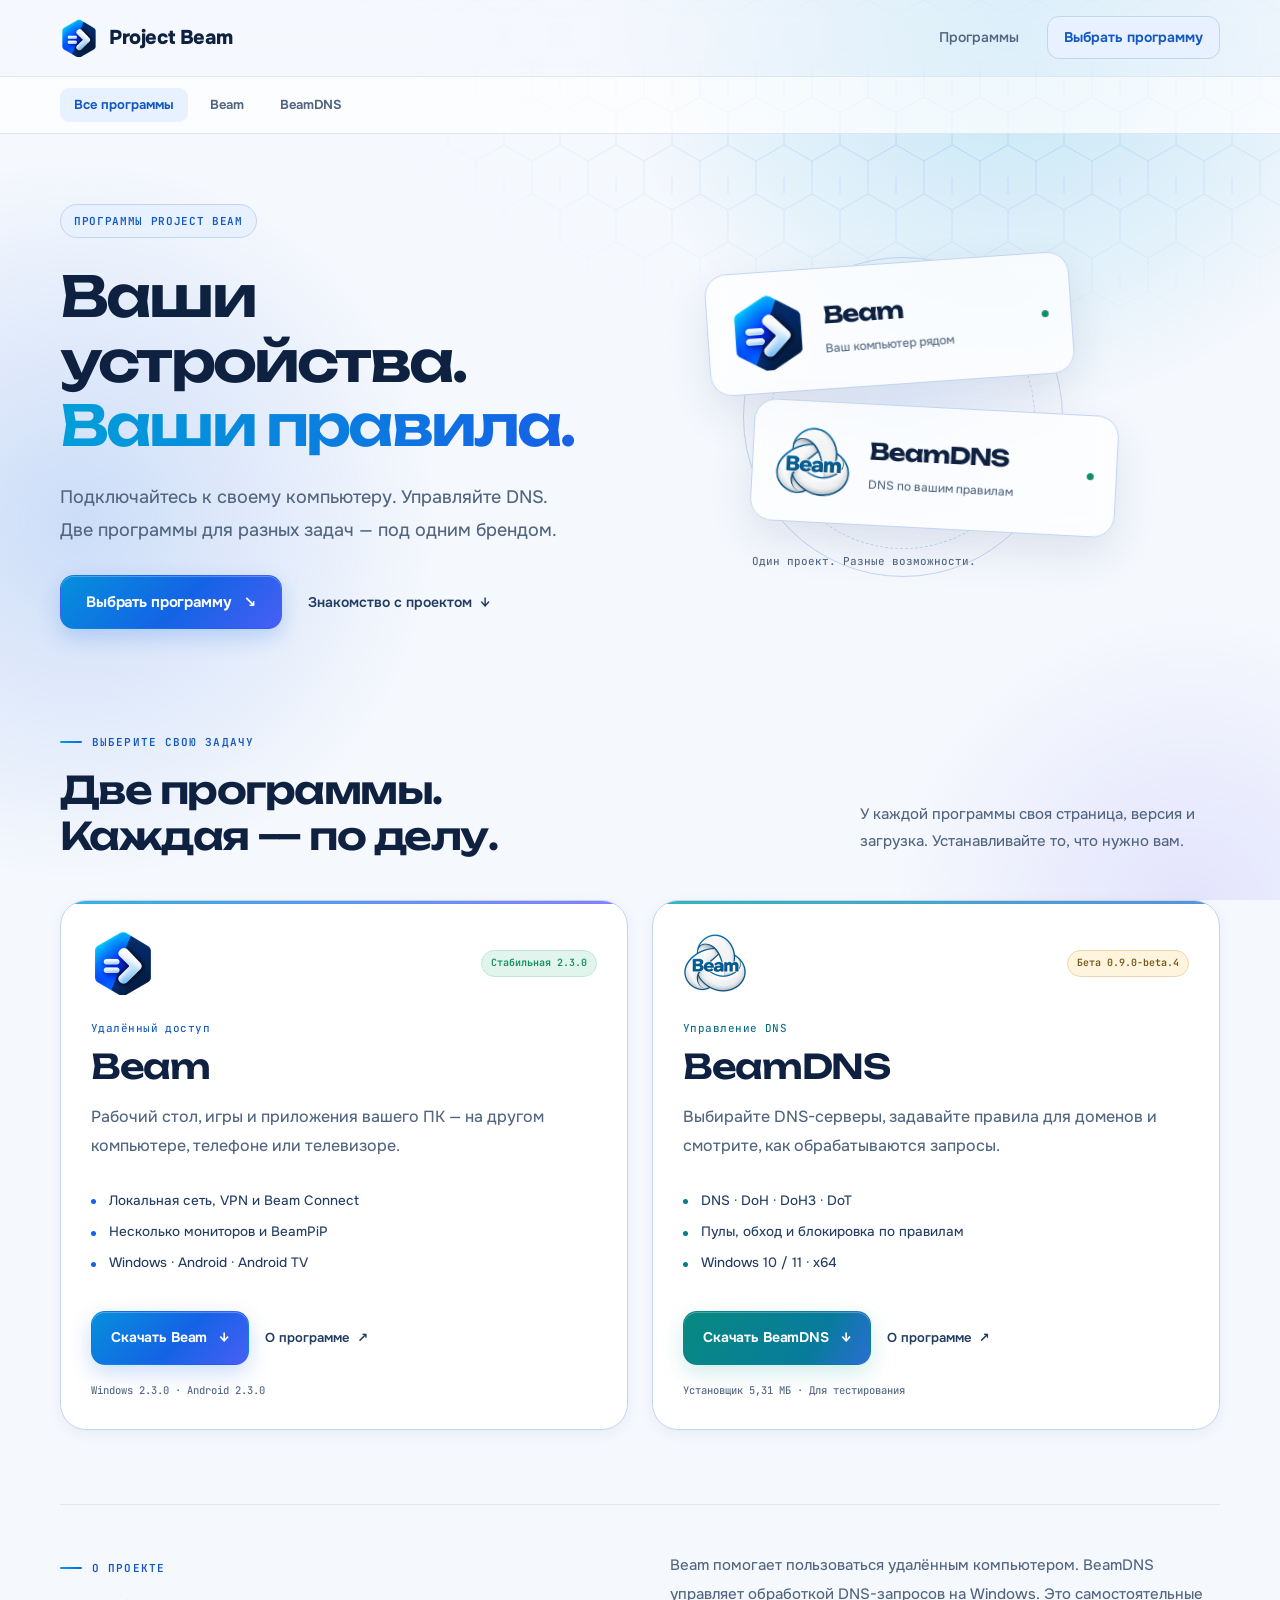
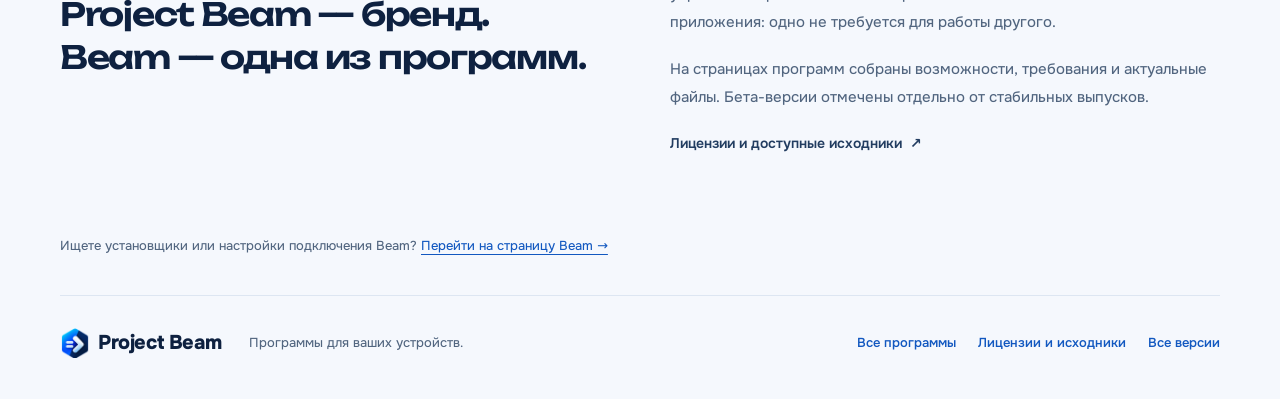
==== index.html @ 96d601bd "Publish Beam 2.3.0 with tested recovery and session diagnostics" ====
<!doctype html>
<html lang="ru"><head><meta charset="utf-8"><meta name="viewport" content="width=device-width,initial-scale=1">
<meta name="color-scheme" content="light dark"><meta name="theme-color" content="#f5f8fd" media="(prefers-color-scheme:light)"><meta name="theme-color" content="#050a17" media="(prefers-color-scheme:dark)">
<title>Project Beam — программы для ваших устройств</title><meta name="description" content="Beam для удалённого доступа и BeamDNS для управления DNS. Программы Project Beam, загрузки для Windows и Android.">
<meta property="og:title" content="Project Beam — программы для ваших устройств"><meta property="og:description" content="Beam для удалённого доступа и BeamDNS для управления DNS. Программы Project Beam, загрузки для Windows и Android."><meta property="og:site_name" content="Project Beam"><meta property="og:type" content="website"><meta property="og:url" content="https://jughodorf.github.io/beam-site/">
<link rel="icon" type="image/png" href="assets/beam.png"><link rel="stylesheet" href="assets/site.css?v=20261026-stable230"><link rel="stylesheet" href="assets/project.css?v=20261026-stable230"><script src="assets/site.js?v=20261026-stable230" defer></script>
</head><body class="project-home"><a class="skip-link" href="#main">Перейти к содержимому</a>
<div class="aurora" aria-hidden="true"><i></i><i></i><i></i></div>
<header class="header"><div class="container nav"><a class="brand" href="./" aria-label="Project Beam — главная"><img src="assets/beam.png" alt="" width="38" height="38"><span>Project Beam</span></a><nav aria-label="Навигация страницы"><a class="nav-secondary" href="./#products">Программы</a><a class="nav-download" href="#products">Выбрать программу</a></nav></div></header><div class="product-bar"><nav class="container product-nav" aria-label="Программы Project Beam"><a href="./#products" aria-current="page">Все программы</a><a href="beam.html">Beam</a><a href="beamdns.html">BeamDNS</a></nav></div>
<main id="main">
<section class="container hub-hero">
 <div><span class="eyebrow">Программы Project Beam</span><h1>Ваши устройства.<br><span class="gradient-text">Ваши правила.</span></h1><p class="hub-lead">Подключайтесь к своему компьютеру. Управляйте DNS. Две программы для разных задач — под одним брендом.</p><div class="hero-actions"><a class="button primary" href="#products">Выбрать программу <span aria-hidden="true">↘</span></a><a class="text-link" href="#about">Знакомство с проектом <span aria-hidden="true">↓</span></a></div></div>
 <div class="hub-art" aria-hidden="true"><div class="hub-ring"></div><div class="hub-app hub-app-beam"><img src="assets/beam.png" width="76" height="76" alt=""><div><strong>Beam</strong><span>Ваш компьютер рядом</span></div><i></i></div><div class="hub-app hub-app-dns"><img src="assets/beamdns/beamdns.png" width="76" height="76" alt=""><div><strong>BeamDNS</strong><span>DNS по вашим правилам</span></div><i></i></div><span class="hub-art-label">Один проект. Разные возможности.</span></div>
</section>
<section class="container product-section" id="products" aria-labelledby="products-title">
 <div class="section-heading"><div><span class="section-kicker">Выберите свою задачу</span><h2 id="products-title">Две программы.<br>Каждая — по делу.</h2></div><p>У каждой программы своя страница, версия и загрузка. Устанавливайте то, что нужно вам.</p></div>
 <div class="product-grid">
  <article class="product-card product-beam" id="beam"><div class="product-card-top"><img src="assets/beam.png" width="64" height="64" alt=""><span class="release-badge stable">Стабильная 2.3.0</span></div><span class="product-category">Удалённый доступ</span><h3>Beam</h3><p>Рабочий стол, игры и приложения вашего ПК — на другом компьютере, телефоне или телевизоре.</p><ul class="product-points"><li>Локальная сеть, VPN и Beam Connect</li><li>Несколько мониторов и BeamPiP</li><li>Windows · Android · Android TV</li></ul><div class="product-actions"><a class="button primary" href="beam.html#beam-installer">Скачать Beam <span aria-hidden="true">↓</span></a><a class="text-link" href="beam.html">О программе <span aria-hidden="true">↗</span></a></div><div class="product-version-note">Windows 2.3.0 · Android 2.3.0</div></article>
  <article class="product-card product-dns" id="beamdns"><div class="product-card-top"><img src="assets/beamdns/beamdns.png" width="64" height="64" alt=""><span class="release-badge beta">Бета 0.9.0-beta.4</span></div><span class="product-category">Управление DNS</span><h3>BeamDNS</h3><p>Выбирайте DNS-серверы, задавайте правила для доменов и смотрите, как обрабатываются запросы.</p><ul class="product-points"><li>DNS · DoH · DoH3 · DoT</li><li>Пулы, обход и блокировка по правилам</li><li>Windows 10 / 11 · x64</li></ul><div class="product-actions"><a class="button primary dns-download" data-download="beamdns" href="https://github.com/JughoDorf/beam-site/releases/download/beamdns-v0.9.0-beta.4/BeamDNS-Setup-0.9.0-beta.4-win-x64.exe">Скачать BeamDNS <span aria-hidden="true">↓</span></a><a class="text-link" href="beamdns.html">О программе <span aria-hidden="true">↗</span></a></div><div class="product-version-note">Установщик 5,31 МБ · Для тестирования</div></article>
 </div>
</section>
<section class="container project-about" id="about"><div><span class="section-kicker">О проекте</span><h2>Project Beam — бренд.<br>Beam — одна из программ.</h2></div><div><p>Beam помогает пользоваться удалённым компьютером. BeamDNS управляет обработкой DNS-запросов на Windows. Это самостоятельные приложения: одно не требуется для работы другого.</p><p>На страницах программ собраны возможности, требования и актуальные файлы. Бета-версии отмечены отдельно от стабильных выпусков.</p><a class="text-link" href="sources.html">Лицензии и доступные исходники <span aria-hidden="true">↗</span></a></div></section>
<section class="container project-compat" aria-label="Прежние ссылки Beam"><span id="beam-installer"></span><span id="easytier"></span><span id="downloads"></span><span id="client-update"></span><span id="easytier-setup"></span><span id="separate-installers"></span><span id="setup"></span><span id="features"></span><span id="faq"></span><p>Ищете установщики или настройки подключения Beam? <a href="beam.html#beam-installer">Перейти на страницу Beam →</a></p></section>
</main><footer class="container footer"><a class="brand" href="./"><img src="assets/beam.png" alt="" width="30" height="30"><span>Project Beam</span></a><span class="footer-description">Программы для ваших устройств.</span><div class="footer-links"><a href="./#products">Все программы</a><a href="sources.html">Лицензии и исходники</a><a href="https://github.com/JughoDorf/beam-site/releases">Все версии</a></div></footer><script src="assets/products.js?v=20261026-stable230" defer></script></body></html>
---- assets/site.css ----
@charset "UTF-8";
/* Beam site. Fonts: Unbounded, Onest, JetBrains Mono (SIL OFL 1.1, see assets/fonts). Light and dark follow the system. */
@font-face{font-family:"Unbounded";font-style:normal;font-display:swap;font-weight:200 900;src:url(fonts/unbounded-cyrillic-wght-normal.woff2) format("woff2-variations");unicode-range:U+0301,U+0400-045F,U+0490-0491,U+04B0-04B1,U+2116}
@font-face{font-family:"Unbounded";font-style:normal;font-display:swap;font-weight:200 900;src:url(fonts/unbounded-latin-wght-normal.woff2) format("woff2-variations");unicode-range:U+0000-00FF,U+0131,U+0152-0153,U+02BB-02BC,U+02C6,U+02DA,U+02DC,U+0304,U+0308,U+0329,U+2000-206F,U+20AC,U+2122,U+2191,U+2193,U+2212,U+2215,U+FEFF,U+FFFD}
@font-face{font-family:"Onest";font-style:normal;font-display:swap;font-weight:100 900;src:url(fonts/onest-cyrillic-wght-normal.woff2) format("woff2-variations");unicode-range:U+0301,U+0400-045F,U+0490-0491,U+04B0-04B1,U+2116}
@font-face{font-family:"Onest";font-style:normal;font-display:swap;font-weight:100 900;src:url(fonts/onest-latin-wght-normal.woff2) format("woff2-variations");unicode-range:U+0000-00FF,U+0131,U+0152-0153,U+02BB-02BC,U+02C6,U+02DA,U+02DC,U+0304,U+0308,U+0329,U+2000-206F,U+20AC,U+2122,U+2191,U+2193,U+2212,U+2215,U+FEFF,U+FFFD}
@font-face{font-family:"JetBrains Mono";font-style:normal;font-display:swap;font-weight:100 800;src:url(fonts/jetbrains-mono-cyrillic-wght-normal.woff2) format("woff2-variations");unicode-range:U+0301,U+0400-045F,U+0490-0491,U+04B0-04B1,U+2116}
@font-face{font-family:"JetBrains Mono";font-style:normal;font-display:swap;font-weight:100 800;src:url(fonts/jetbrains-mono-latin-wght-normal.woff2) format("woff2-variations");unicode-range:U+0000-00FF,U+0131,U+0152-0153,U+02BB-02BC,U+02C6,U+02DA,U+02DC,U+0304,U+0308,U+0329,U+2000-206F,U+20AC,U+2122,U+2191,U+2193,U+2212,U+2215,U+FEFF,U+FFFD}

:root{
  color-scheme:light dark;
  --font-display:"Unbounded","Onest","Segoe UI Variable","Segoe UI",system-ui,sans-serif;
  --font-body:"Onest","Segoe UI Variable","Segoe UI",system-ui,sans-serif;
  --font-mono:"JetBrains Mono",ui-monospace,Consolas,monospace;
  --bg:#f5f8fd;--bg-2:#ecf2fb;--surface:#fff;--surface-2:#f3f7fe;--glass:rgba(255,255,255,.72);
  --line:#dde6f2;--line-strong:#c2d5ef;--text:#0e2140;--text-2:#223d61;--muted:#51657f;
  --accent:#1463e5;--accent-2:#00a0d8;--accent-3:#6b5cff;--accent-ink:#1258c0;--accent-soft:#e8f1ff;--on-accent:#fff;
  --good:#0f8f63;--good-soft:#e1f5ec;--good-line:#bfe6d5;--warn-ink:#765617;--warn-soft:#fff5de;--warn-line:#ead6ac;
  --shadow-sm:0 4px 14px rgba(25,58,112,.06);--shadow:0 18px 44px rgba(25,58,112,.11);--shadow-lg:0 30px 70px rgba(25,58,112,.16);
  --glow:rgba(20,99,229,.22);--spot:rgba(20,99,229,.09);
  --aurora-1:rgba(0,160,216,.22);--aurora-2:rgba(20,99,229,.18);--aurora-3:rgba(107,92,255,.13);
  --hex:rgba(20,99,229,.07);--screen-a:#cfeaff;--screen-b:#e4effe;--device:#fff;--device-line:#bfd1e8;
  --radius:22px;--ease-out:cubic-bezier(.16,1,.3,1);--header-h:76px;
}
@media(prefers-color-scheme:dark){:root{
  --bg:#050a17;--bg-2:#081125;--surface:#0b162d;--surface-2:#0f1d3a;--glass:rgba(10,20,42,.66);
  --line:#18284a;--line-strong:#27406f;--text:#ebf2ff;--text-2:#cddcf5;--muted:#93a7c7;
  --accent:#4a8bff;--accent-2:#2fd0ff;--accent-3:#8f7bff;--accent-ink:#86b6ff;--accent-soft:rgba(74,139,255,.14);--on-accent:#fff;
  --good:#45dfa0;--good-soft:rgba(69,223,160,.10);--good-line:rgba(69,223,160,.28);--warn-ink:#f4d18d;--warn-soft:rgba(244,193,94,.08);--warn-line:rgba(244,193,94,.28);
  --shadow-sm:0 4px 16px rgba(0,0,0,.30);--shadow:0 20px 50px rgba(0,0,0,.45);--shadow-lg:0 34px 80px rgba(0,0,0,.55);
  --glow:rgba(47,208,255,.30);--spot:rgba(47,208,255,.10);
  --aurora-1:rgba(47,208,255,.20);--aurora-2:rgba(46,104,255,.24);--aurora-3:rgba(143,123,255,.18);
  --hex:rgba(110,170,255,.06);--screen-a:#0f2b55;--screen-b:#0a1a36;--device:#0c1830;--device-line:#25406e;
}}

*{box-sizing:border-box}
html{scroll-behavior:smooth;scroll-padding-top:calc(var(--header-h) + 16px);interpolate-size:allow-keywords}
body{margin:0;min-height:100vh;background:var(--bg);color:var(--text);font-family:var(--font-body);font-size:16px;font-weight:450;line-height:1.65;-webkit-font-smoothing:antialiased;text-rendering:optimizeLegibility;overflow-x:clip}
h1,h2,h3{font-family:var(--font-display);font-weight:600;color:var(--text);text-wrap:balance}
p{text-wrap:pretty}
a{color:inherit;text-decoration:none}
button,select{font:inherit}
a,select,summary{-webkit-tap-highlight-color:transparent}
a:focus-visible,select:focus-visible,summary:focus-visible{outline:3px solid var(--accent);outline-offset:4px;border-radius:6px}
::selection{background:var(--accent);color:#fff}
.container{width:min(1160px,calc(100% - 80px));margin-inline:auto}
.icon{width:22px;height:22px;fill:none;stroke:currentColor;stroke-width:1.9;stroke-linecap:round;stroke-linejoin:round;flex-shrink:0}
.icon-definitions{position:absolute;width:0;height:0;overflow:hidden}
.visually-hidden,.skip-link:not(:focus){position:absolute;width:1px;height:1px;padding:0;margin:-1px;overflow:hidden;clip:rect(0,0,0,0);white-space:nowrap;border:0}
.skip-link:focus{position:fixed;top:8px;left:8px;z-index:99;background:var(--accent);color:#fff;padding:12px 20px;border-radius:10px}

/* Living background: soft aurora and a faint hexagon lattice from the Beam logo. Transform-only motion. */
.aurora{position:fixed;inset:0;z-index:-2;pointer-events:none;overflow:hidden}
.aurora i{position:absolute;display:block;border-radius:50%;will-change:transform}
.aurora i:nth-child(1){width:62vmax;height:62vmax;left:48%;top:-30vmax;background:radial-gradient(closest-side,var(--aurora-1),transparent);animation:drift-a 26s ease-in-out infinite alternate}
.aurora i:nth-child(2){width:56vmax;height:56vmax;left:-22vmax;top:18vh;background:radial-gradient(closest-side,var(--aurora-2),transparent);animation:drift-b 32s ease-in-out infinite alternate}
.aurora i:nth-child(3){width:46vmax;height:46vmax;right:-16vmax;bottom:-24vmax;background:radial-gradient(closest-side,var(--aurora-3),transparent);animation:drift-c 38s ease-in-out infinite alternate}
.aurora:after{content:"";position:absolute;inset:0;background-image:url("data:image/svg+xml,%3Csvg xmlns='http://www.w3.org/2000/svg' width='56' height='97' viewBox='0 0 56 97'%3E%3Cpath d='M28 0 56 16v32L28 64 0 48V16zM28 64v33M0 97V80M56 97V80' fill='none' stroke='%234a8bff' stroke-width='1'/%3E%3C/svg%3E");background-size:56px 97px;opacity:.35;mask-image:radial-gradient(ellipse 70% 55% at 75% 0%,#000 0%,transparent 70%);-webkit-mask-image:radial-gradient(ellipse 70% 55% at 75% 0%,#000 0%,transparent 70%)}
@media(prefers-color-scheme:dark){.aurora:after{opacity:.22}}
@keyframes drift-a{to{transform:translate3d(-9vmax,7vmax,0) scale(1.12)}}
@keyframes drift-b{to{transform:translate3d(10vmax,-6vmax,0) scale(.92)}}
@keyframes drift-c{to{transform:translate3d(-8vmax,-9vmax,0) scale(1.08)}}

/* Reading progress, CSS scroll-driven where supported. */
.scroll-progress{position:fixed;top:0;left:0;right:0;height:3px;z-index:30;transform-origin:0 50%;transform:scaleX(0);background:linear-gradient(90deg,var(--accent-2),var(--accent),var(--accent-3));pointer-events:none;display:none}
@supports (animation-timeline:scroll()){.scroll-progress{display:block;animation:progress linear both;animation-timeline:scroll(root)}}
@keyframes progress{to{transform:scaleX(1)}}

/* Header */
.header{position:sticky;top:0;z-index:20;height:var(--header-h);border-bottom:1px solid transparent;background:color-mix(in srgb,var(--bg) 55%,transparent);-webkit-backdrop-filter:blur(12px);backdrop-filter:blur(12px);transition:background .3s,border-color .3s,box-shadow .3s}
.header.scrolled{background:var(--glass);border-bottom-color:var(--line);box-shadow:var(--shadow-sm);-webkit-backdrop-filter:saturate(1.6) blur(16px);backdrop-filter:saturate(1.6) blur(16px)}
.nav{height:100%;display:flex;align-items:center;justify-content:space-between;gap:32px}
.brand{display:inline-flex;align-items:center;gap:11px;font-family:var(--font-display);font-size:24px;font-weight:700;letter-spacing:-.04em;color:var(--text)}
.brand img{object-fit:contain;transition:transform .6s var(--ease-out)}
.brand:hover img{transform:rotate(60deg) scale(1.05)}
.nav nav{display:flex;align-items:center;gap:28px;font-size:14px;font-weight:550}
.nav-secondary{position:relative;color:var(--muted);transition:color .2s}
.nav-secondary:after{content:"";position:absolute;left:0;right:0;bottom:-6px;height:2px;border-radius:2px;background:linear-gradient(90deg,var(--accent-2),var(--accent));transform:scaleX(0);transform-origin:left;transition:transform .35s var(--ease-out)}
.nav-secondary:hover{color:var(--text)}
.nav-secondary:hover:after{transform:scaleX(1)}
.nav-download{display:flex;gap:9px;align-items:center;color:var(--accent-ink);background:var(--accent-soft);border:1px solid var(--line-strong);padding:9px 16px;border-radius:12px;font-weight:650;transition:background .2s,border-color .2s,transform .2s}
.nav-download .icon{width:17px;height:17px}
.nav-download:hover{border-color:var(--accent);transform:translateY(-1px)}

/* Hero */
.hero{display:grid;grid-template-columns:1fr 1.03fr;gap:28px;align-items:center;min-height:640px;padding-top:44px;padding-bottom:70px}
.eyebrow{display:inline-flex;align-items:center;gap:9px;color:var(--accent-ink);background:var(--accent-soft);border:1px solid var(--line-strong);border-radius:30px;padding:7px 13px;font-family:var(--font-mono);font-size:11px;font-weight:600;letter-spacing:.06em;text-transform:uppercase;margin-bottom:26px}
.live-dot{position:relative;display:inline-block;width:7px;height:7px;border-radius:50%;background:var(--good);flex-shrink:0}
.live-dot:after{content:"";position:absolute;inset:0;border-radius:50%;background:var(--good);animation:ping 2.2s cubic-bezier(0,0,.2,1) infinite}
@keyframes ping{75%,100%{transform:scale(2.8);opacity:0}}
.hero h1{font-size:clamp(34px,4.1vw,54px);font-weight:600;line-height:1.08;letter-spacing:-.045em;margin:0 0 26px}
.hero h1 .line{display:block;overflow:hidden;padding-bottom:.1em;margin-bottom:-.1em}
.hero h1 .line>span{display:inline-block;animation:line-up 1s var(--ease-out) both}
.hero h1 .line:nth-child(2)>span{animation-delay:.12s}
@keyframes line-up{from{transform:translateY(105%);opacity:0}to{transform:none;opacity:1}}
.gradient-text{background:linear-gradient(100deg,var(--accent-2),var(--accent) 40%,var(--accent-3) 65%,var(--accent-2));background-size:240% 100%;-webkit-background-clip:text;background-clip:text;color:transparent;animation:gradient-pan 7s linear infinite}
@keyframes gradient-pan{to{background-position:-240% 0}}
.hero-description{font-size:18px;max-width:460px;line-height:1.75;color:var(--muted);margin:0 0 32px}
.hero-copy{min-width:0}
.hero-actions{display:flex;flex-wrap:wrap;align-items:center;gap:16px 26px}
.hero-copy>*{animation:rise .9s var(--ease-out) both}
.hero-copy>.eyebrow{animation-delay:0s}.hero-copy>h1{animation:none}.hero-copy>.hero-description{animation-delay:.28s}
.hero-copy>.hero-actions{animation-delay:.38s}.hero-copy>.hero-platforms{animation-delay:.48s}.hero-copy>.latest-update{animation-delay:.56s}
@keyframes rise{from{opacity:0;transform:translateY(18px)}to{opacity:1;transform:none}}

/* Buttons */
.button{position:relative;overflow:hidden;isolation:isolate;display:inline-flex;align-items:center;justify-content:center;gap:12px;min-height:54px;padding:13px 25px;border-radius:14px;font-size:15px;font-weight:650;letter-spacing:-.01em;white-space:nowrap;transition:transform .25s var(--ease-out),box-shadow .25s,background-color .25s,border-color .25s}
.button:after{content:"";position:absolute;inset:0;z-index:-1;background:linear-gradient(105deg,transparent 30%,rgba(255,255,255,.38) 50%,transparent 70%);transform:translateX(-120%);transition:transform .75s var(--ease-out)}
.button:hover:after{transform:translateX(120%)}
.primary{background:linear-gradient(135deg,var(--accent-2) -20%,var(--accent) 55%,var(--accent-3) 130%);color:var(--on-accent);border:1px solid transparent;box-shadow:0 8px 22px var(--glow),inset 0 1px 0 rgba(255,255,255,.25)}
.primary:hover{transform:translateY(-2px);box-shadow:0 14px 32px var(--glow),inset 0 1px 0 rgba(255,255,255,.3)}
.primary:active{transform:translateY(0)}
.button .icon{width:20px;height:20px;transition:transform .3s var(--ease-out)}
.button:hover .icon{transform:translateX(3px)}
.download-button:hover .icon{transform:translateY(2px)}
.secondary{background:var(--surface);color:var(--accent-ink);border:1px solid var(--line-strong);box-shadow:var(--shadow-sm);flex-shrink:0}
.secondary:hover{border-color:var(--accent);transform:translateY(-2px)}
.secondary:after{background:linear-gradient(105deg,transparent 30%,var(--spot) 50%,transparent 70%)}
.text-link{display:inline-flex;align-items:center;gap:8px;color:var(--text-2);font-size:14px;font-weight:600}
.text-link .icon{width:16px;height:16px;transition:transform .3s var(--ease-out)}
.text-link:hover{color:var(--accent-ink)}
.text-link:hover .icon{transform:translateX(4px)}

.hero-platforms{display:flex;flex-wrap:wrap;align-items:center;gap:9px;margin-top:28px;color:var(--muted);font-size:13px;font-weight:550}
.hero-platforms .icon{width:16px;height:16px}
.separator{width:1px;height:13px;background:var(--line-strong);margin:0 7px}
.latest-update{display:inline-flex;align-items:center;gap:9px;flex-wrap:wrap;margin-top:22px;color:var(--muted);font-size:13px;padding:6px 12px 6px 6px;border:1px solid var(--line);border-radius:30px;background:var(--glass);transition:border-color .2s,transform .2s}
.latest-update strong{color:var(--accent-ink);font-weight:650}
.latest-update .update-tag{padding:3px 9px;border-radius:20px;background:var(--good-soft);border:1px solid var(--good-line);color:var(--good);font-family:var(--font-mono);font-size:10px;font-weight:700}
.latest-update:hover{border-color:var(--line-strong);transform:translateY(-1px)}

/* Hero illustration */
.hero-visual{position:relative;height:430px;isolation:isolate;animation:rise 1.1s .15s var(--ease-out) both}
.visual-glow{position:absolute;inset:-60px 0;background:radial-gradient(ellipse at 52% 42%,var(--glow),transparent 62%);z-index:-2;animation:breathe 7s ease-in-out infinite}
@keyframes breathe{50%{opacity:.6;transform:scale(.96)}}
/* Rotating orbits live in a clipped layer: a turning box must never widen the page. */
.orbits{position:absolute;left:-100px;right:-8px;top:-100px;bottom:0;overflow:hidden;z-index:-1;pointer-events:none}
.orbit{position:absolute;width:min(465px,calc(100% - 108px));aspect-ratio:1;border:1px solid var(--line-strong);border-radius:50%;top:77px;left:100px;opacity:.55}
.orbit-two{width:min(590px,calc(100% - 108px));top:13px;border-style:dashed;animation:spin 90s linear infinite}
.orbit-one:before{content:"";position:absolute;top:50%;left:-4px;width:8px;height:8px;border-radius:50%;background:var(--accent-2);box-shadow:0 0 14px var(--accent-2)}
.orbit-one{animation:spin 24s linear infinite reverse}
@keyframes spin{to{transform:rotate(360deg)}}
.desktop-demo{position:absolute;inset:44px 2px auto 0;height:294px;border-radius:16px 16px 9px 9px;overflow:hidden;border:1px solid var(--device-line);background:var(--device);box-shadow:var(--shadow-lg);transform:perspective(1200px) rotateY(-8deg) rotateX(4deg);transition:transform .8s var(--ease-out)}
.hero-visual:hover .desktop-demo{transform:perspective(1200px) rotateY(-4deg) rotateX(2deg)}
.demo-titlebar{height:38px;display:flex;align-items:center;gap:14px;padding:0 15px;font-size:11px;font-weight:650;color:var(--text-2);background:var(--device);border-bottom:1px solid var(--line)}
.window-dots{display:flex;gap:5px}
.window-dots i{display:block;width:7px;height:7px;background:var(--line-strong);border-radius:50%}
.window-dots i:first-child{background:#ff8f8a}.window-dots i:nth-child(2){background:#f1c96b}.window-dots i:last-child{background:#5fd3a5}
.demo-connected{display:flex;align-items:center;gap:6px;margin-left:auto;font-family:var(--font-mono);font-size:9px;color:var(--muted)}
.demo-connected .live-dot{width:5px;height:5px}
.demo-screen{height:255px;position:relative;overflow:hidden;background:radial-gradient(ellipse at 65% 25%,var(--screen-a),var(--screen-b) 70%)}
.screen-grid{position:absolute;inset:0;background-image:linear-gradient(var(--hex) 1px,transparent 1px),linear-gradient(90deg,var(--hex) 1px,transparent 1px);background-size:26px 26px;mask-image:linear-gradient(to bottom,#000,transparent);-webkit-mask-image:linear-gradient(to bottom,#000,transparent)}
.screen-ray{position:absolute;width:380px;height:270px;transform:rotate(-30deg);background:linear-gradient(130deg,rgba(76,143,245,.22),transparent 65%);left:65px;top:-80px;animation:sweep 9s ease-in-out infinite}
.ray-two{left:260px;top:45px;background:linear-gradient(130deg,rgba(0,181,215,.16),transparent 65%);animation-delay:-4.5s}
@keyframes sweep{50%{transform:rotate(-30deg) translateX(-60px)}}
.screen-logo{position:absolute;left:50%;top:29px;transform:translateX(-50%);filter:drop-shadow(0 14px 26px var(--glow));animation:logo-float 6s ease-in-out infinite}
@keyframes logo-float{50%{transform:translateX(-50%) translateY(-6px)}}
.demo-overlay{position:absolute;top:15px;right:14px;width:40px;height:40px;border-radius:9px;display:grid;place-items:center;background:rgba(24,32,48,.55);opacity:.85}
.screen-bottom{position:absolute;bottom:19px;left:22px;right:22px;display:flex;align-items:center;gap:11px}
.screen-bottom>.icon{color:var(--accent);width:25px;height:25px}
.screen-bottom strong,.screen-bottom span{display:block}
.screen-bottom strong{font-size:12px;font-weight:650;color:var(--text)}
.screen-bottom div>span{font-size:9px;color:var(--muted);margin-top:2px}
.screen-bottom>.mode-pill{font-family:var(--font-mono);font-size:8px;font-weight:600;color:var(--accent-ink);border:1px solid var(--line-strong);background:var(--glass);border-radius:6px;padding:5px 7px;margin-left:auto}
.desktop-foot{position:absolute;left:-15px;right:-5px;top:342px;height:12px;border-radius:2px 2px 12px 12px;background:linear-gradient(var(--line),var(--line-strong));box-shadow:0 18px 24px rgba(20,50,100,.14)}
.desktop-foot:after{content:"";position:absolute;left:42%;right:42%;top:0;height:4px;border-radius:0 0 5px 5px;background:var(--device-line)}
/* The beam: a glowing link from the desktop to the phone with packets moving along it. */
.beam-link{position:absolute;inset:0;width:100%;height:100%;z-index:1;overflow:visible;pointer-events:none}
.beam-link path{fill:none;vector-effect:non-scaling-stroke;stroke-linecap:round}
.beam-glow{stroke:url(#beam-gradient);stroke-width:7;opacity:.28;filter:blur(3px)}
.beam-core{stroke:url(#beam-gradient);stroke-width:2;opacity:.85;stroke-dasharray:100;stroke-dashoffset:100;animation:beam-draw 1.6s .7s var(--ease-out) forwards}
.beam-packets{stroke:#fff;stroke-width:4.5;stroke-dasharray:.3 3.0333;animation:packets 1.6s linear infinite;filter:drop-shadow(0 0 4px var(--accent-2))}
@keyframes beam-draw{to{stroke-dashoffset:0}}
@keyframes packets{to{stroke-dashoffset:-10}}
.phone-demo{position:absolute;z-index:2;right:-8px;bottom:0;width:123px;height:222px;border-radius:23px;padding:31px 16px 15px;display:flex;align-items:flex-start;flex-direction:column;background:linear-gradient(140deg,var(--device),var(--surface-2));border:3px solid var(--device-line);box-shadow:-10px 18px 40px rgba(20,50,100,.22);transform:rotate(7deg);animation:phone-float 6s ease-in-out infinite}
.phone-camera{position:absolute;top:10px;left:43%;width:18px;height:5px;border-radius:5px;background:var(--device-line)}
.phone-demo>img{width:43px;height:43px;margin-bottom:12px;filter:drop-shadow(0 6px 12px var(--glow))}
.phone-demo>strong{font-family:var(--font-display);font-size:12.5px;font-weight:600;letter-spacing:-.02em;line-height:1.4;color:var(--text)}
.phone-screen{display:flex;align-items:center;gap:6px;font-family:var(--font-mono);font-size:9px;font-weight:600;color:var(--muted);border-top:1px solid var(--line);margin-top:auto;padding-top:14px;width:100%}
.phone-screen .live-dot{width:5px;height:5px}
@keyframes phone-float{0%,100%{transform:translateY(0) rotate(7deg)}50%{transform:translateY(-8px) rotate(6deg)}}
.connection-chip{position:absolute;z-index:3;top:1px;left:35px;display:flex;align-items:center;gap:11px;padding:12px 17px;border:1px solid var(--line);background:var(--glass);-webkit-backdrop-filter:blur(12px);backdrop-filter:blur(12px);border-radius:14px;box-shadow:var(--shadow);color:var(--muted);font-size:10.5px;line-height:1.6;animation:chip-float 7s ease-in-out infinite}
.connection-chip strong{color:var(--text);font-weight:650}
@keyframes chip-float{50%{transform:translateY(5px)}}
.visual-caption{position:absolute;bottom:0;left:5px;color:var(--muted);font-family:var(--font-mono);font-size:10px;letter-spacing:.02em}

/* Value strip */
.value-strip{display:flex;align-items:center;justify-content:space-between;gap:15px;border:1px solid var(--line);border-radius:18px;background:var(--glass);-webkit-backdrop-filter:blur(10px);backdrop-filter:blur(10px);padding:20px 26px;color:var(--text-2);font-size:13.5px;font-weight:550;box-shadow:var(--shadow-sm)}
.value-strip span{display:inline-flex;align-items:center;gap:10px}
.value-strip .icon{color:var(--good);width:17px;height:17px}

/* Sections */
.section{padding-block:104px}
.section-heading{display:flex;justify-content:space-between;align-items:flex-end;gap:40px;margin-bottom:42px}
.section-kicker{display:inline-flex;align-items:center;gap:10px;color:var(--accent-ink);font-family:var(--font-mono);font-size:11px;font-weight:600;letter-spacing:.1em;text-transform:uppercase;margin-bottom:16px}
.section-kicker:before{content:"";width:22px;height:2px;border-radius:2px;background:linear-gradient(90deg,var(--accent-2),var(--accent))}
.section-heading h2,.faq-section h2,.closing h2{font-size:clamp(28px,3vw,38px);line-height:1.2;letter-spacing:-.04em;font-weight:600;margin:0}
.section-heading>p{color:var(--muted);font-size:15px;max-width:360px;line-height:1.8;margin:0 0 3px}

/* Cards with a pointer-following spotlight (variables set by site.js). */
.feature,.download-card,.closing{--mx:50%;--my:0%}
.feature:before,.download-card:before{content:"";position:absolute;inset:0;z-index:-1;border-radius:inherit;pointer-events:none;background:radial-gradient(420px circle at var(--mx) var(--my),var(--spot),transparent 45%);opacity:0;transition:opacity .35s}
.feature:hover:before,.download-card:hover:before{opacity:1}
.feature-grid{display:grid;grid-template-columns:repeat(3,1fr);gap:20px}
.feature{position:relative;isolation:isolate;border:1px solid var(--line);border-radius:var(--radius);background:var(--surface);padding:30px 26px;box-shadow:var(--shadow-sm);transition:transform .4s var(--ease-out),box-shadow .4s,border-color .4s}
.feature:hover{transform:translateY(-6px);border-color:var(--line-strong);box-shadow:var(--shadow)}
.feature-icon{position:relative;display:grid;place-items:center;width:48px;height:48px;border-radius:14px;background:var(--accent-soft);color:var(--accent);margin-bottom:26px;transition:transform .5s var(--ease-out)}
.feature:hover .feature-icon{transform:rotate(-8deg) scale(1.08)}
.feature-icon .icon{width:23px;height:23px}
.feature-number{position:absolute;top:30px;right:25px;font-family:var(--font-mono);font-size:12px;font-weight:600;color:var(--muted);opacity:.75}
.feature h3,.setup-grid h3{font-size:17px;line-height:1.35;letter-spacing:-.03em;font-weight:600;margin:0 0 12px}
.feature p,.setup-grid p{font-size:14.5px;line-height:1.8;color:var(--muted);margin:0;max-width:330px}

/* Downloads */
.download-section{position:relative;padding-block:92px;background:linear-gradient(180deg,transparent,var(--bg-2) 18%,var(--bg-2) 82%,transparent)}
.download-grid{display:grid;grid-template-columns:repeat(3,1fr);gap:18px;align-items:stretch}
.download-card{display:flex;flex-direction:column;min-width:0;position:relative;isolation:isolate;border:1px solid var(--line);background:var(--surface);padding:26px 23px 20px;border-radius:var(--radius);box-shadow:var(--shadow-sm);transition:transform .4s var(--ease-out),box-shadow .4s,border-color .4s}
.download-card:hover{transform:translateY(-6px);box-shadow:var(--shadow);border-color:var(--line-strong)}
.download-card.featured{border-color:transparent;background:linear-gradient(var(--surface),var(--surface)) padding-box,linear-gradient(140deg,var(--accent-2),var(--accent) 45%,var(--accent-3)) border-box;border:1.5px solid transparent;box-shadow:0 14px 40px var(--glow)}
.download-card.featured:hover{border-color:transparent;box-shadow:0 20px 50px var(--glow)}
.card-top{display:flex;align-items:center;justify-content:space-between;gap:8px;margin-bottom:26px}
.platform-icon{display:grid;place-items:center;width:46px;height:46px;background:var(--accent-soft);border:1px solid var(--line-strong);border-radius:14px;color:var(--accent);transition:transform .5s var(--ease-out)}
.download-card:hover .platform-icon{transform:translateY(-2px) rotate(-6deg)}
.platform-icon .icon{width:23px;height:23px}
.release-badge{font-family:var(--font-mono);font-size:10px;font-weight:600;color:var(--good);background:var(--good-soft);padding:4px 9px;border:1px solid var(--good-line);border-radius:20px;white-space:nowrap}
.release-badge.new{color:var(--accent-ink);border-color:var(--line-strong);background:var(--accent-soft)}
.release-badge.beta{color:var(--warn-ink);border-color:var(--warn-line);background:var(--warn-soft)}
.download-card h3{font-size:20px;line-height:1.3;letter-spacing:-.04em;font-weight:600;margin:0 0 13px}
.card-description{font-size:14.5px;color:var(--muted);line-height:1.75;margin:0 0 20px;min-height:50px}
.compatibility{height:39px;color:var(--muted);font-size:12.5px;font-weight:500;display:flex;align-items:center;border-top:1px solid var(--line)}
.version-row{display:flex;align-items:center;justify-content:space-between;gap:8px;font-family:var(--font-mono);font-size:12px;color:var(--muted);margin:19px 0 20px}
.version-row>strong{color:var(--text);font-size:17px;font-weight:700;letter-spacing:-.02em}
.version-row small{display:block;font-family:var(--font-body);font-size:10.5px;color:var(--muted);font-weight:500;margin-top:2px;letter-spacing:0}
.android-card .version-row{margin-top:12px;margin-bottom:13px}
.download-button{width:100%;font-size:14px;min-height:50px;padding-inline:10px;margin-top:auto}
.download-button .icon{width:18px;height:18px}
.card-links{display:flex;justify-content:space-between;gap:10px;font-size:12px;font-weight:550;color:var(--accent-ink);margin-top:15px}
.card-links a{text-underline-offset:4px}
.card-links a:hover{text-decoration:underline}
select{width:100%;height:40px;appearance:none;-webkit-appearance:none;background:var(--surface-2) url("data:image/svg+xml,%3Csvg xmlns='http://www.w3.org/2000/svg' width='12' height='8' viewBox='0 0 12 8'%3E%3Cpath d='m1 1.5 5 5 5-5' fill='none' stroke='%237a8fae' stroke-width='1.6' stroke-linecap='round' stroke-linejoin='round'/%3E%3C/svg%3E") no-repeat right 12px center;border:1px solid var(--line-strong);border-radius:10px;color:var(--text-2);padding:0 34px 0 11px;font-size:12px;font-weight:550;cursor:pointer;min-width:0;transition:border-color .2s}
select:hover{border-color:var(--accent)}
.download-footnote{display:flex;align-items:center;justify-content:center;gap:10px;color:var(--muted);font-size:13px;margin-top:26px;text-align:center}
.download-footnote .icon{width:17px;height:17px;color:var(--good)}
.noscript-note{font-size:11px;color:var(--muted);margin-bottom:0}

/* Setup steps with a connecting line */
.setup-grid{position:relative;display:grid;grid-template-columns:repeat(3,1fr);gap:48px;list-style:none;padding:0;margin:0}
.setup-grid:before{content:"";position:absolute;top:21px;left:44px;right:calc(33.3% - 4px);height:2px;background:linear-gradient(90deg,var(--accent-2),var(--accent),transparent);opacity:.35}
.step-number{position:relative;display:grid;place-items:center;color:var(--on-accent);width:44px;height:44px;background:linear-gradient(135deg,var(--accent-2),var(--accent));border-radius:14px;font-family:var(--font-display);font-size:16px;font-weight:700;margin-bottom:24px;box-shadow:0 8px 20px var(--glow)}

/* FAQ with smooth opening where ::details-content is supported */
.faq-section{display:grid;grid-template-columns:1fr 1.7fr;gap:65px;padding-bottom:104px}
.faq-section>div>p{font-size:15px;color:var(--muted);margin-top:20px;line-height:1.85}
.faq-list{border-top:1px solid var(--line)}
.faq-list details{border-bottom:1px solid var(--line)}
.faq-list summary{position:relative;list-style:none;font-size:15.5px;font-weight:600;cursor:pointer;padding:22px 44px 22px 0;color:var(--text);transition:color .2s}
.faq-list summary:hover{color:var(--accent-ink)}
.faq-list summary::-webkit-details-marker{display:none}
.faq-list summary:before,.faq-list summary:after{content:"";position:absolute;right:8px;top:50%;width:14px;height:2px;border-radius:2px;background:var(--accent);transition:transform .35s var(--ease-out)}
.faq-list summary:after{transform:rotate(90deg)}
.faq-list details[open] summary:after{transform:rotate(180deg)}
.faq-list details[open] summary:before{transform:rotate(180deg)}
.faq-list p{font-size:14.5px;color:var(--muted);line-height:1.85;margin:0;padding-bottom:24px}
details::details-content{block-size:0;overflow:hidden;transition:block-size .4s var(--ease-out),content-visibility .4s allow-discrete}
details[open]::details-content{block-size:auto}

/* Closing call to action */
.closing{position:relative;overflow:hidden;isolation:isolate;display:flex;align-items:center;justify-content:space-between;gap:35px;border:1px solid var(--line-strong);border-radius:28px;background:var(--surface);padding:50px 52px;margin-bottom:76px;box-shadow:var(--shadow)}
.closing:before{content:"";position:absolute;inset:0;z-index:-1;background:radial-gradient(600px circle at var(--mx) var(--my),var(--spot),transparent 55%),radial-gradient(ellipse at 100% 0,var(--glow),transparent 60%)}
.closing:after{content:"";position:absolute;z-index:-1;width:420px;height:420px;right:-120px;top:-210px;border-radius:50%;border:1px dashed var(--line-strong);animation:spin 60s linear infinite}
.closing h2{font-size:clamp(24px,2.6vw,31px);letter-spacing:-.04em}
.closing p{font-size:15px;margin:15px 0 0;color:var(--muted)}
.closing .button{flex-shrink:0}

/* Footer */
.footer{display:flex;align-items:center;gap:28px;padding:0 0 40px;font-size:13px;color:var(--muted)}
.footer .brand{font-size:19px;gap:8px}
.footer-description{margin-right:auto}
.footer-links{display:flex;align-items:center;gap:22px;color:var(--accent-ink);font-weight:550}
.footer-links>a{display:flex;align-items:center;gap:4px}
.footer-links a:hover{text-decoration:underline;text-underline-offset:4px}
.footer-links .icon{width:14px;height:14px}

/* Sources page */
.source-page{max-width:850px;padding-block:72px}
.source-page h1{font-size:clamp(32px,4vw,46px);font-weight:600;line-height:1.15;letter-spacing:-.045em;margin:4px 0 24px}
.source-page h2{font-size:22px;font-weight:600;letter-spacing:-.03em;margin-top:48px}
.source-page p,.source-page li{color:var(--muted);font-size:15.5px}
.source-page a:not(.button){color:var(--accent-ink);text-decoration:underline;text-underline-offset:4px}
.source-page .button{margin:12px 12px 12px 0}
.source-page code{word-break:break-all;color:var(--text-2);font-family:var(--font-mono);font-size:12px}
.source-page .notice{padding:18px 22px;border:1px solid var(--line-strong);border-radius:14px;background:var(--accent-soft)}

/* Preview (EasyTier) section */
.preview-section{padding-top:0;padding-bottom:56px}
.preview-notice{display:flex;align-items:flex-start;gap:16px;background:var(--warn-soft);border:1px solid var(--warn-line);border-radius:16px;padding:17px 20px;margin-bottom:24px}
.preview-notice p{margin:0;color:var(--warn-ink);font-size:14px;line-height:1.75}
.preview-notice .release-badge{margin-top:3px;flex-shrink:0}
.preview-notice a,.preview-links a,.inline-link{color:var(--accent-ink);text-decoration:underline;text-underline-offset:4px}
.preview-notice a{color:inherit}
.preview-section .compatibility{height:auto;min-height:39px}
.main-download-grid{grid-template-columns:minmax(0,1.35fr) minmax(0,1fr)}
.main-installer{padding:32px 30px 26px}
.main-installer h3{font-size:28px}
.installer-label{display:block;color:var(--accent-ink);font-size:12px;font-weight:700;letter-spacing:.04em;margin-bottom:10px}
.separate-installers .download-grid{max-width:none;margin-top:20px}
.separate-installers .card-description{font-size:13.5px}
.module-download{display:flex;align-items:center;justify-content:space-between;gap:24px;padding:23px 26px;border:1px solid var(--line-strong);border-radius:18px;background:var(--accent-soft);margin-top:22px}
.module-download strong{display:block;font-size:16px;font-weight:650;color:var(--text)}
.module-download p{font-size:13.5px;color:var(--muted);margin:5px 0 0}
.preview-guide{margin-top:22px;border:1px solid var(--line);border-radius:16px;background:var(--surface);box-shadow:var(--shadow-sm);transition:border-color .2s}
.preview-guide:hover,.preview-guide[open]{border-color:var(--line-strong)}
.preview-guide summary{position:relative;list-style:none;cursor:pointer;padding:18px 50px 18px 22px;font-size:15px;font-weight:650;color:var(--text)}
.preview-guide summary::-webkit-details-marker{display:none}
.preview-guide summary:after{content:"";position:absolute;right:22px;top:50%;width:8px;height:8px;margin-top:-6px;border-right:2px solid var(--accent);border-bottom:2px solid var(--accent);transform:rotate(45deg);transition:transform .35s var(--ease-out)}
.preview-guide[open] summary:after{transform:rotate(225deg);margin-top:-2px}
.preview-guide-content{padding:0 22px 20px;font-size:14.5px;line-height:1.85;color:var(--muted)}
.preview-guide-content p{margin:0 0 16px}
.preview-guide-content ol{padding-left:22px;margin:0 0 16px}
.preview-guide-content li{padding-left:4px;margin-bottom:12px}
.preview-guide-content li::marker{color:var(--accent);font-family:var(--font-mono);font-weight:600}
.preview-guide-content strong{color:var(--text)}
.preview-links{display:flex;flex-wrap:wrap;gap:10px 25px;margin-top:22px;font-size:13.5px;font-weight:550}

/* Scroll reveal: only blocks below the first screen are hidden, and only after site.js runs. */
.reveal-pending{opacity:0;transform:translateY(28px) scale(.985)}
.reveal-visible{animation:reveal .8s var(--reveal-delay,0s) var(--ease-out) both}
@keyframes reveal{from{opacity:0;transform:translateY(28px) scale(.985)}to{opacity:1;transform:none}}

@media(min-width:1400px){.hero{gap:65px}.hero-visual{margin-left:20px}}
@media(max-width:1050px){
 .container{width:calc(100% - 56px)}.hero{min-height:600px;gap:23px}.hero h1{font-size:clamp(30px,4.4vw,46px)}.hero-description{font-size:16px}.hero-visual{height:400px}
 .desktop-demo{top:56px;height:263px}.demo-screen{height:225px}.screen-logo{width:118px;height:118px}.desktop-foot{top:323px}.phone-demo{width:105px;height:190px;right:-2px}.phone-demo>strong{font-size:11px}.connection-chip{left:14px;top:9px}
 .hero-actions{gap:18px}.button{padding-inline:19px}.download-card{padding:23px 17px 18px}.download-card h3{font-size:18px}.download-button{font-size:12.5px;padding-inline:7px}
 .value-strip{font-size:12px;gap:10px;padding-inline:19px}.feature-grid{gap:16px}.feature{padding:25px 20px}.feature h3{font-size:16px}.section-heading>p{max-width:285px}
 .footer-description{display:none}.footer-links{margin-left:auto}.closing{padding:38px}.setup-grid{gap:30px}
}
@media(max-width:760px){
 :root{--header-h:64px}
 .container{width:calc(100% - 40px)}.nav{gap:15px}.nav nav{gap:0}.nav-secondary{display:none}.nav-download{font-size:12px;padding:8px 12px}.brand{font-size:20px;gap:8px}.brand img{width:31px;height:31px}
 .hero{grid-template-columns:1fr;gap:18px;padding-top:30px;padding-bottom:37px;min-height:auto}.hero-copy{max-width:560px}.hero h1{font-size:clamp(28px,8vw,46px);letter-spacing:-.04em}.eyebrow{font-size:10px;margin-bottom:21px}
 .hero-description{font-size:15.5px;max-width:440px;line-height:1.8;margin-bottom:26px}.hero-actions{gap:22px}.hero .button{min-height:50px;font-size:14px;padding-inline:20px}.text-link{font-size:13px}.hero-platforms{margin-top:22px}
 .latest-update{font-size:12px;margin-top:18px;gap:7px}.hero-visual{width:min(490px,calc(100% - 14px));margin:15px auto 0;height:350px}.desktop-demo{height:252px;top:38px}.demo-screen{height:214px}.desktop-foot{top:294px}
 .phone-demo{width:105px;height:178px;padding-top:27px;bottom:0;right:12px}.phone-demo>img{width:36px;height:36px;margin-bottom:9px}.phone-demo>strong{font-size:11px}.phone-screen{padding-top:9px}
 .connection-chip{top:0;left:21px;font-size:9.5px;padding:8px 12px}.visual-caption{bottom:3px;font-size:9px}.visual-glow{inset:-30px 0}.orbit{width:min(310px,calc(100% - 108px));top:115px}.orbit-two{width:min(370px,calc(100% - 108px));top:84px}
 .value-strip{display:grid;grid-template-columns:1fr 1fr;justify-content:start;font-size:11.5px;padding:18px 15px;gap:14px 12px;border-radius:16px}.value-strip span{gap:7px}.value-strip .icon{width:14px;height:14px}
 .section{padding-block:68px}.section-heading{display:block;margin-bottom:30px}.section-heading h2,.faq-section h2{font-size:clamp(24px,6.6vw,31px)}.section-heading>p{font-size:14.5px;margin-top:18px;max-width:440px}.section-kicker{font-size:10px;margin-bottom:12px}
 .feature-grid{grid-template-columns:1fr;gap:15px}.feature{padding:23px 20px;display:grid;grid-template-columns:44px 1fr;column-gap:18px}.feature-icon{grid-row:1/3;margin:0;width:44px;height:44px}.feature h3{font-size:16px;margin-bottom:8px;padding-right:18px}.feature p{font-size:14px;max-width:unset;grid-column:2}.feature-number{top:24px;right:18px;font-size:10px}
 .download-section{padding-block:68px}.download-grid{grid-template-columns:1fr;gap:16px;max-width:480px;margin-inline:auto}.download-card{padding:24px;border-radius:20px}.download-card h3{font-size:21px}.card-top{margin-bottom:21px}.card-description{font-size:14.5px;min-height:0;max-width:340px;margin-bottom:18px}
 .main-download-grid{max-width:540px}
 .version-row{font-size:12px}.download-button{font-size:14px}.card-links{font-size:12px}.download-footnote{align-items:flex-start;font-size:12px;line-height:1.8;text-align:left;margin-top:21px;max-width:480px;margin-inline:auto}.download-footnote .icon{margin-top:3px}
 .setup-grid{grid-template-columns:1fr;gap:30px}.setup-grid:before{top:22px;bottom:22px;left:21px;right:auto;width:2px;height:auto;background:linear-gradient(180deg,var(--accent-2),var(--accent),transparent)}.setup-grid li{display:grid;grid-template-columns:44px 1fr;gap:0 20px}.step-number{grid-row:1/3;margin:0}.setup-grid p{grid-column:2;max-width:none;font-size:14px}.setup-grid h3{font-size:16px;margin-bottom:8px}
 .faq-section{grid-template-columns:1fr;gap:22px;padding-bottom:66px}.faq-section>div>p{display:none}.faq-list summary{font-size:14.5px;padding-block:19px}.faq-list p{font-size:14px}
 .closing{display:block;padding:30px 23px;margin-bottom:46px;border-radius:22px}.closing p{font-size:14px;margin-top:13px}.closing .button{margin-top:23px;font-size:14px}
 .footer{flex-wrap:wrap;gap:18px;padding-bottom:28px}.footer-links{margin-left:auto;gap:16px;font-size:12px}.source-page{padding-block:45px}.source-page p,.source-page li{font-size:14.5px}.source-page .button{font-size:13px;width:100%;margin-right:0;white-space:normal}
 .preview-notice{flex-direction:column;gap:9px;padding:17px}.preview-notice .release-badge{margin-top:0}
 .module-download{flex-direction:column;align-items:stretch;gap:17px;padding:22px}.module-download .button{white-space:normal;font-size:13px}
 .preview-guide summary{padding:17px 46px 17px 17px;font-size:14px}.preview-guide summary:after{right:18px}.preview-guide-content{padding-inline:17px;font-size:14px}
 .preview-links{font-size:12.5px;gap:10px 20px}
}
@media(max-width:360px){
 .container{width:calc(100% - 28px)}.nav-download{padding:8px 10px;white-space:nowrap}.nav-download .icon{display:none}.hero h1{font-size:27px}.hero-actions{gap:12px}.hero .button{padding-inline:15px;font-size:13px}.text-link{font-size:12px;white-space:nowrap}.hero-visual{height:318px}.desktop-demo{height:225px}.demo-screen{height:187px}.desktop-foot{top:267px}
 .screen-logo{width:102px;height:102px;top:19px}.screen-bottom{left:15px;right:15px;gap:8px;bottom:13px}.screen-bottom strong{font-size:10px}.mode-pill{display:none!important}
 .phone-demo{height:160px;width:94px}.phone-demo>strong{font-size:10px}.phone-screen{padding-top:5px}.visual-caption{max-width:160px}.value-strip{padding-inline:12px;gap:14px 8px;font-size:10.5px}.footer-links{margin-left:0;width:100%}
}
@media(prefers-reduced-motion:reduce){
 html{scroll-behavior:auto}
 *,*:before,*:after{animation:none!important;transition:none!important}
 .beam-core{stroke-dashoffset:0}
 .reveal-pending{opacity:1;transform:none}
 .primary:hover,.secondary:hover,.feature:hover,.download-card:hover,.button:hover .icon,.text-link:hover .icon,.nav-download:hover,.latest-update:hover{transform:none}
 .hero-visual:hover .desktop-demo{transform:perspective(1200px) rotateY(-8deg) rotateX(4deg)}
}

/* Project Beam is the brand; Beam remains the application name. */
.brand span{font-family:Onest,"Segoe UI",sans-serif;font-size:20px;font-weight:800;letter-spacing:-.4px}
@media(max-width:480px){.brand span{font-size:16px}.nav .brand img{width:30px;height:30px}}
---- assets/project.css ----
@charset "UTF-8";
/* The shared brand navigation and two independent products. */
.product-bar{border-block:1px solid var(--line);background:var(--glass)}
.product-nav{display:flex;align-items:center;gap:8px;min-height:56px;padding-block:8px;font-size:13px;font-weight:650}
.product-nav a{padding:6px 14px;border-radius:9px;color:var(--muted);transition:color .2s,background .2s}
.product-nav a:hover{color:var(--text);background:var(--surface-2)}
.product-nav a[aria-current="page"]{color:var(--accent-ink);background:var(--accent-soft)}
.hub-hero{display:grid;grid-template-columns:1.15fr 1fr;align-items:center;gap:56px;padding-block:70px 66px}
.hub-hero h1,.dns-hero h1{font-size:clamp(32px,4.4vw,56px);line-height:1.15;letter-spacing:-.05em;margin:0 0 24px}
.hub-lead{font-size:18px;line-height:1.8;max-width:520px;margin:0 0 29px;color:var(--muted)}
.hub-art{position:relative;display:flex;flex-direction:column;justify-content:center;min-height:330px;padding:18px 0;isolation:isolate}
.hub-ring{position:absolute;width:320px;aspect-ratio:1;border:1px solid var(--line-strong);border-radius:50%;left:36px;top:12px;z-index:-1;background:radial-gradient(ellipse,var(--accent-soft),transparent 68%)}
.hub-ring:before{content:"";position:absolute;inset:27px;border:1px dashed var(--line-strong);border-radius:50%}
.hub-app{display:flex;align-items:center;gap:18px;position:relative;border:1px solid var(--line-strong);background:var(--glass);border-radius:22px;padding:22px;box-shadow:var(--shadow);max-width:365px;backdrop-filter:blur(14px)}
.hub-app img{flex-shrink:0;object-fit:contain}
.hub-app div{min-width:0}.hub-app strong{display:block;font-family:var(--font-display);font-size:23px;letter-spacing:-.04em}
.hub-app span{font-size:12px;color:var(--muted)}
.hub-app i{width:7px;height:7px;border-radius:50%;background:var(--good);margin-left:auto;flex-shrink:0}
.hub-app-beam{transform:rotate(-4deg);margin-bottom:22px}
.hub-app-dns{margin-left:45px;transform:rotate(3deg)}
.hub-art-label{margin:23px 0 0 45px;font-size:11px;color:var(--muted);font-family:var(--font-mono)}
.product-section{padding-block:30px 74px}
.product-grid{display:grid;grid-template-columns:repeat(2,minmax(0,1fr));gap:24px}
.product-card{position:relative;overflow:hidden;display:flex;flex-direction:column;min-width:0;border:1px solid var(--line-strong);border-radius:26px;background:var(--surface);padding:30px;box-shadow:var(--shadow-sm);transition:transform .3s var(--ease-out),box-shadow .3s}
.product-card:before{content:"";position:absolute;top:0;left:0;right:0;height:3px;background:linear-gradient(90deg,var(--accent-2),var(--accent-3));opacity:.8}
.product-card:hover{transform:translateY(-4px);box-shadow:var(--shadow)}
.product-card-top{display:flex;align-items:center;justify-content:space-between;gap:15px;margin-bottom:24px}
.product-card-top img{object-fit:contain;flex-shrink:0}
.product-category{font-family:var(--font-mono);font-size:11px;letter-spacing:.04em;color:var(--accent-ink)}
.product-card h3{font-size:34px;line-height:1.2;letter-spacing:-.04em;margin:8px 0 17px}
.product-card>p{font-size:16px;color:var(--muted);line-height:1.8;margin:0 0 20px}
.product-points{list-style:none;margin:0 0 27px;padding:0;font-size:13.5px;color:var(--text-2)}
.product-points li{margin:9px 0;padding-left:18px;position:relative}
.product-points li:before{content:"";position:absolute;width:5px;height:5px;left:0;top:.7em;border-radius:50%;background:var(--accent)}
.product-actions{display:flex;align-items:center;gap:16px;flex-wrap:wrap;margin-top:auto}
.product-actions .button{font-size:14px;padding-inline:19px}
.product-actions .text-link{font-size:13px}
.product-version-note{margin-top:17px;color:var(--muted);font-family:var(--font-mono);font-size:10.5px}
.release-badge.beta{color:var(--warn-ink);background:var(--warn-soft);border:1px solid var(--warn-line)}
.project-about{display:grid;grid-template-columns:1fr 1fr;gap:60px;padding-block:46px 66px;border-top:1px solid var(--line)}
.project-about h2{font-size:clamp(24px,3vw,32px);line-height:1.35;letter-spacing:-.04em;margin-top:0}
.project-about p{color:var(--muted);font-size:15px;margin:0 0 18px;line-height:1.9}
.project-compat{font-size:13px;color:var(--muted);padding-bottom:26px}.project-compat a{color:var(--accent-ink);text-decoration:underline;text-underline-offset:4px}
.project-home .footer,.dns-page .footer{border-top:1px solid var(--line);padding-top:30px}

/* BeamDNS: related to Beam, with its own calm teal accent. */
.dns-page,.product-dns{--accent:#087b8c;--accent-2:#00a5a2;--accent-3:#3175d8;--accent-ink:#096d80;--accent-soft:#e8f7f7;--glow:rgba(0,150,150,.18);--spot:rgba(0,150,150,.08)}
@media(prefers-color-scheme:dark){.dns-page,.product-dns{--accent:#26b8c7;--accent-2:#36d6bc;--accent-3:#4688ee;--accent-ink:#68ddd4;--accent-soft:rgba(38,184,199,.12);--glow:rgba(38,184,199,.19);--spot:rgba(38,184,199,.10)}}
.dns-download{background:linear-gradient(120deg,#078981,#087b9d 70%,#2b6ed3);color:#fff}
.dns-hero{display:grid;grid-template-columns:1.08fr 1fr;gap:56px;align-items:center;padding-block:64px 52px}
.dns-product-title{display:flex;align-items:center;gap:13px;margin-bottom:29px;font-weight:750;font-size:21px}
.dns-product-title img{object-fit:contain}.dns-product-title .release-badge{font-size:10px;padding:3px 8px}
.dns-hero-meta{display:flex;gap:8px 16px;flex-wrap:wrap;margin-top:22px;color:var(--muted);font-size:11px;font-family:var(--font-mono)}
.dns-flow{position:relative;margin:0;min-width:0;padding:28px;background:var(--surface);border:1px solid var(--line-strong);border-radius:24px;box-shadow:var(--shadow)}
.dns-flow figcaption{font-family:var(--font-display);font-size:15px;font-weight:600;margin:0 0 22px;line-height:1.6}
.flow-query,.flow-rule{display:flex;align-items:center;gap:13px;border:1px solid var(--line);border-radius:14px;background:var(--surface-2);padding:16px;min-width:0}
.flow-query small,.flow-rule small{display:block;color:var(--muted);font-size:10px;margin-bottom:3px}
.flow-query strong,.flow-rule strong{display:block;color:var(--text);font-weight:700;font-size:14px}
.flow-query strong{font-family:var(--font-mono);font-size:13px}
.flow-icon,.flow-step{display:grid;place-items:center;width:34px;height:34px;flex-shrink:0;border-radius:10px;background:var(--accent-soft);color:var(--accent-ink);font-weight:700}
.flow-protocol{margin-left:auto;color:var(--muted);font-size:10px;font-family:var(--font-mono)}
.flow-connector{text-align:center;padding:5px;color:var(--accent-ink)}
.flow-rule{background:var(--accent-soft);border-color:var(--line-strong)}
.flow-rule>span:last-child{margin-left:auto;font-size:25px;color:var(--accent-ink)}
.flow-step{font-size:11px;background:var(--surface)}
.flow-branches{display:grid;grid-template-columns:repeat(3,minmax(0,1fr));gap:9px;margin-top:20px}
.flow-branch{padding:11px 6px;background:var(--surface-2);border:1px solid var(--line);border-radius:12px;text-align:center;position:relative}
.flow-branch:before{content:"";position:absolute;top:-20px;left:50%;height:19px;width:1px;background:var(--line-strong)}
.flow-branch>span{display:block;font-size:23px;color:var(--accent-ink);line-height:1.5}.flow-branch strong{display:block;font-size:10px;font-weight:700}.flow-branch small{display:block;font-size:9px;color:var(--muted);margin-top:4px}
.flow-caption{font-size:11px;color:var(--muted);margin:19px 0 0;line-height:1.8}
.dns-protocols{display:flex;align-items:center;gap:24px;padding:19px 0;border-block:1px solid var(--line);font-family:var(--font-mono);font-size:14px}
.dns-protocols>span{margin-right:auto;font-family:var(--font-body);color:var(--muted);font-size:13px}.dns-protocols strong{font-weight:650;color:var(--accent-ink)}
.dns-feature-grid{display:grid;grid-template-columns:repeat(2,minmax(0,1fr));gap:20px}
.dns-feature{padding:28px;background:var(--surface);border:1px solid var(--line);border-radius:20px}
.dns-feature-number{font-size:10px;font-family:var(--font-mono);font-weight:650;color:var(--accent-ink)}
.dns-feature h3{font-size:19px;line-height:1.5;letter-spacing:-.035em;margin:16px 0 12px}
.dns-feature p{font-size:14px;color:var(--muted);line-height:1.9;margin:0}
.dns-how{display:grid;grid-template-columns:1fr 1fr;gap:48px;align-items:start;padding-block:24px 45px}
.dns-how h2{font-size:clamp(24px,3vw,32px);line-height:1.35;letter-spacing:-.04em;margin:0 0 23px}.dns-how p{font-size:15px;color:var(--muted);line-height:1.9;margin:0}
.dns-boundary{padding:25px 28px;border:1px solid var(--line-strong);border-radius:20px;background:var(--accent-soft)}
.dns-boundary h3{font-size:16px;margin:0 0 16px}.dns-boundary ul{margin:0;padding-left:18px;color:var(--muted);font-size:13px;line-height:1.85}.dns-boundary li+li{margin-top:12px}.dns-boundary li::marker{color:var(--accent)}
.dns-download-section{padding-block:45px 76px}
.dns-download-layout{display:grid;grid-template-columns:1fr 1fr;gap:48px;align-items:start}
.dns-install-card{padding:30px;min-width:0}.dns-install-card h3{font-size:23px;line-height:1.5}.dns-install-card .card-description{min-height:0}.dns-install-card .compatibility{height:auto;padding-block:14px}
.dns-install-card .product-card-top{margin-bottom:20px}.dns-install-card .button{width:100%;font-size:14px}
.dns-signing-note{font-size:11px!important;color:var(--muted)!important;line-height:1.8;margin:20px 0 0!important}
.dns-install-guide{padding:18px 0;min-width:0}.dns-install-guide h3{font-size:20px;line-height:1.5;margin:0 0 27px}
.dns-install-guide ol{margin:0 0 24px;padding:0;list-style:none;counter-reset:install}
.dns-install-guide li{position:relative;padding-left:45px;margin-bottom:25px;counter-increment:install}
.dns-install-guide li:before{content:counter(install);position:absolute;top:0;left:0;display:grid;place-items:center;width:29px;height:29px;border:1px solid var(--line-strong);border-radius:9px;background:var(--accent-soft);color:var(--accent-ink);font-family:var(--font-mono);font-size:11px;font-weight:700}
.dns-install-guide li strong{display:block;font-size:14px;margin-bottom:7px;color:var(--text)}.dns-install-guide li span{display:block;color:var(--muted);font-size:13px;line-height:1.85}
.dns-file-details{margin-top:24px;border-top:1px solid var(--line);padding-top:16px;font-size:12px;color:var(--muted)}.dns-file-details summary{cursor:pointer;color:var(--accent-ink);font-weight:650;padding:5px 0}.dns-file-details code{font-family:var(--font-mono);font-size:10px;overflow-wrap:anywhere;word-break:break-all}
.dns-faq{padding-bottom:56px}.dns-release-links{padding-block:28px 54px;border-top:1px solid var(--line)}
.dns-release-links h2{font-size:17px;margin:0 0 17px}.dns-release-links p{display:flex;flex-wrap:wrap;gap:12px 28px;font-size:12px;color:var(--accent-ink)}.dns-release-links a{text-decoration:underline;text-underline-offset:4px}
@media(max-width:1050px){.hub-hero,.dns-hero{gap:30px}.hub-art{padding:10px 12px}.hub-app{padding:18px;gap:14px}.hub-app img{width:58px;height:58px}.hub-app strong{font-size:20px}.hub-app-dns{margin-left:20px}.hub-ring{left:0;width:270px}.hub-app span{font-size:10px}.hub-art-label{font-size:9px;margin-left:20px}.product-card{padding:25px}.product-card h3{font-size:28px}.product-card>p{font-size:15px}.product-actions{gap:13px}.product-actions .button{font-size:12px;padding-inline:15px}.dns-flow{padding:22px}.flow-branches{gap:6px}.flow-branch strong{font-size:9px}.flow-branch small{font-size:8px}.dns-how,.dns-download-layout{gap:30px}.dns-install-card{padding:24px}.dns-install-card h3{font-size:20px}.project-about{gap:35px}}
@media(max-width:760px){.product-nav{gap:4px;min-height:49px;font-size:12px}.product-nav a{padding:5px 12px}.hub-hero{grid-template-columns:1fr;padding-block:42px 26px;gap:8px}.hub-hero h1,.dns-hero h1{font-size:clamp(30px,8vw,45px);margin-bottom:20px}.hub-lead{font-size:15.5px;margin-bottom:24px}.hub-art{display:none}.product-section{padding-block:37px 45px}.product-grid{grid-template-columns:1fr;max-width:540px;margin-inline:auto;gap:21px}.product-card{padding:25px}.product-card-top{margin-bottom:20px}.product-card-top img{width:55px;height:55px}.product-card h3{font-size:30px}.product-card>p{font-size:14.5px}.product-points{font-size:13px;margin-bottom:22px}.product-actions .button{font-size:13px}.product-version-note{font-size:10px}.product-category{font-size:10px}.project-about{grid-template-columns:1fr;gap:10px;padding-block:34px 32px}.project-about h2{font-size:24px}.project-about p{font-size:14px}.project-compat{font-size:12px}.project-home .footer,.dns-page .footer{padding-top:24px}.project-home .footer-links,.dns-page .footer-links{gap:12px;flex-wrap:wrap;font-size:11px}.dns-hero{grid-template-columns:1fr;padding-block:35px 29px;gap:34px}.dns-product-title{margin-bottom:24px}.dns-product-title img{width:45px;height:45px}.dns-hero .hero-actions{gap:18px}.dns-hero .button{font-size:13px;padding-inline:18px}.dns-hero .text-link{font-size:12px}.dns-flow{width:100%;max-width:470px;margin-inline:auto;padding:23px}.flow-branches{gap:8px}.flow-branch strong{font-size:10px}.flow-branch small{font-size:9px}.dns-protocols{flex-wrap:wrap;justify-content:space-between;gap:10px 20px;font-size:13px}.dns-protocols>span{flex-basis:100%;font-size:12px}.dns-feature-grid{grid-template-columns:1fr;gap:14px}.dns-feature{padding:23px}.dns-feature h3{font-size:17px;margin-top:14px}.dns-feature p{font-size:14px}.dns-how{grid-template-columns:1fr;gap:25px;padding-block:0 24px}.dns-how h2{font-size:25px}.dns-how p{font-size:14px}.dns-boundary{padding:23px}.dns-download-section{padding-block:44px}.dns-download-layout{grid-template-columns:1fr;gap:20px;max-width:540px;margin-inline:auto}.dns-install-card{padding:25px}.dns-install-card h3{font-size:21px}.dns-install-guide{padding:17px 0}.dns-install-guide h3{font-size:19px}.dns-faq{padding-bottom:35px}.dns-release-links{padding-block:25px 30px}.dns-release-links p{gap:13px 20px}}
@media(max-width:360px){.product-card{padding:21px}.product-card-top{gap:10px}.product-card-top .release-badge{font-size:9px}.product-actions{gap:15px}.product-actions .button{font-size:12px;padding-inline:14px}.dns-flow{padding:17px}.dns-flow figcaption{font-size:13px}.flow-query,.flow-rule{padding:12px;gap:10px}.flow-query strong{font-size:11px}.flow-rule strong{font-size:12px}.flow-branch strong{font-size:9px}.flow-branch small{font-size:8px}.dns-install-card{padding:21px}.dns-install-card h3{font-size:18px}.dns-install-card .product-card-top .release-badge{font-size:9px}.dns-hero .hero-actions{gap:13px}.dns-hero .text-link{font-size:11px}}
@media(prefers-reduced-motion:reduce){.product-card:hover{transform:none}}
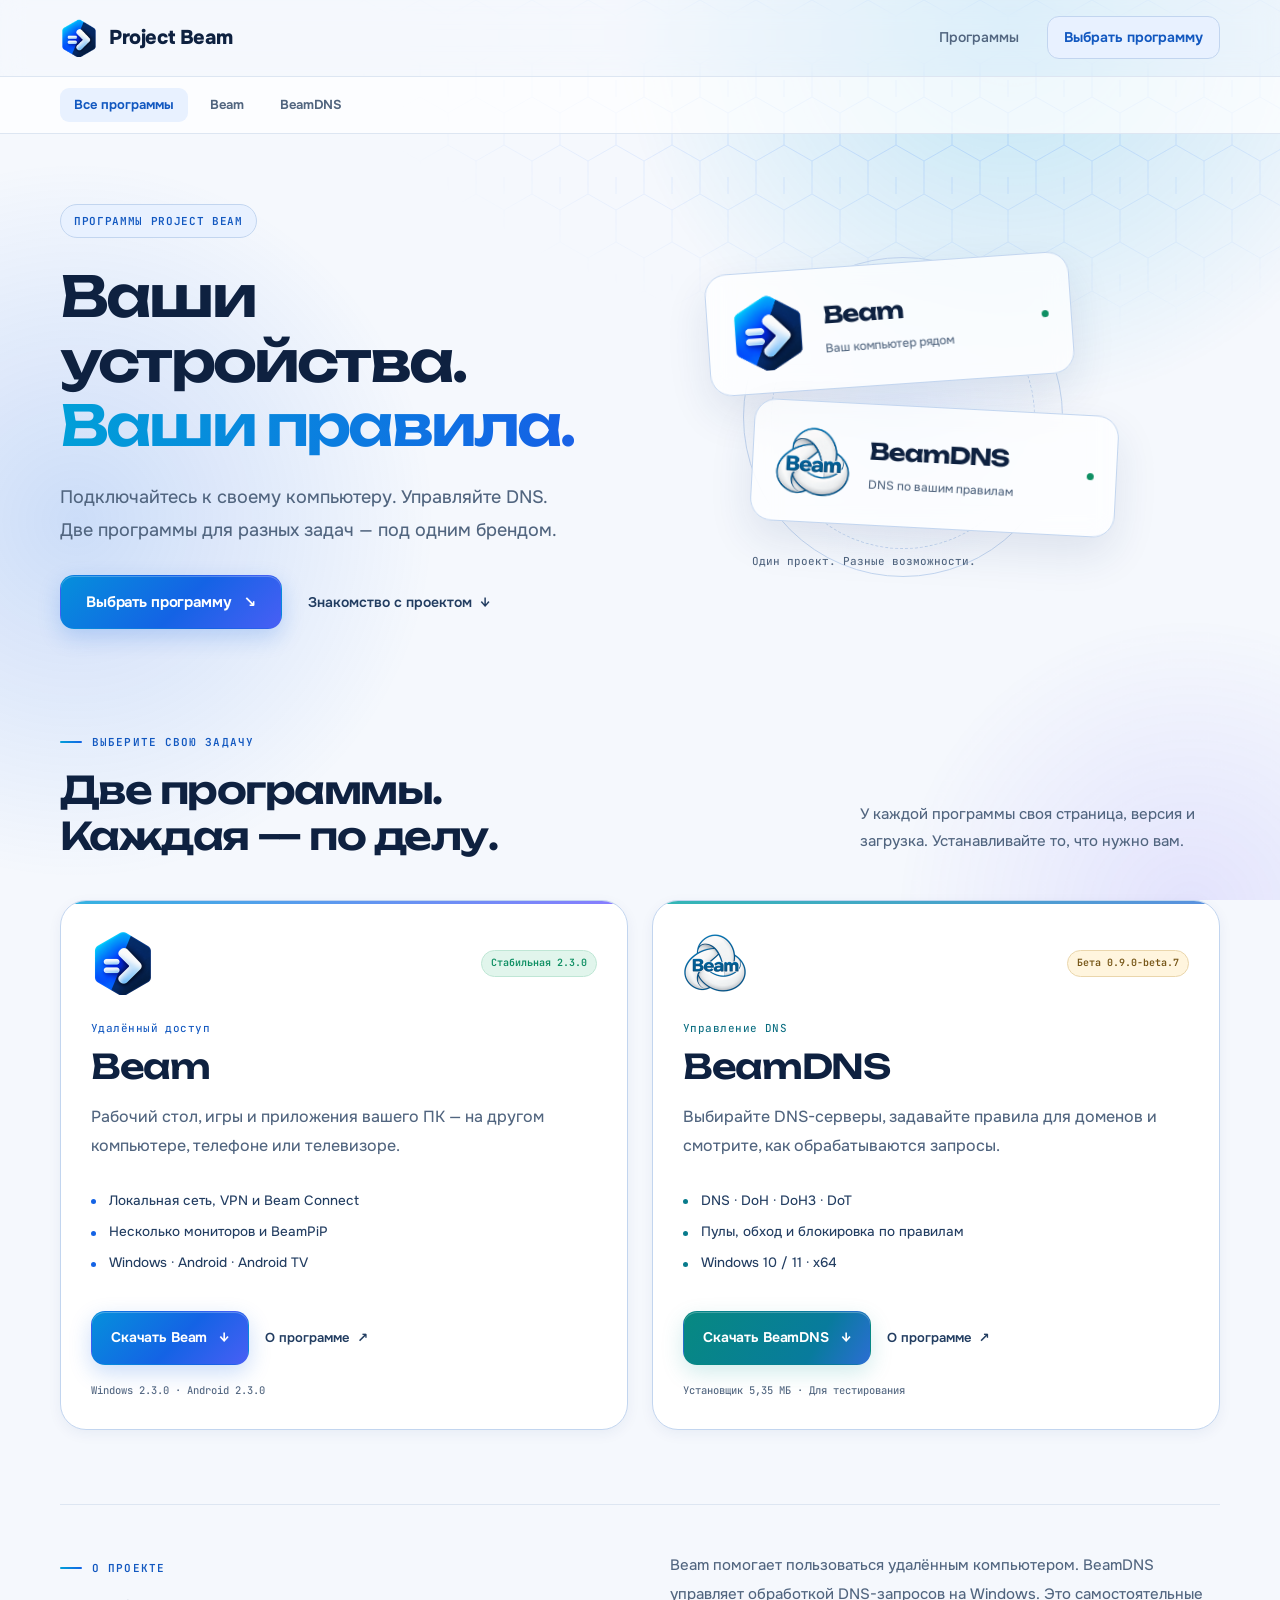
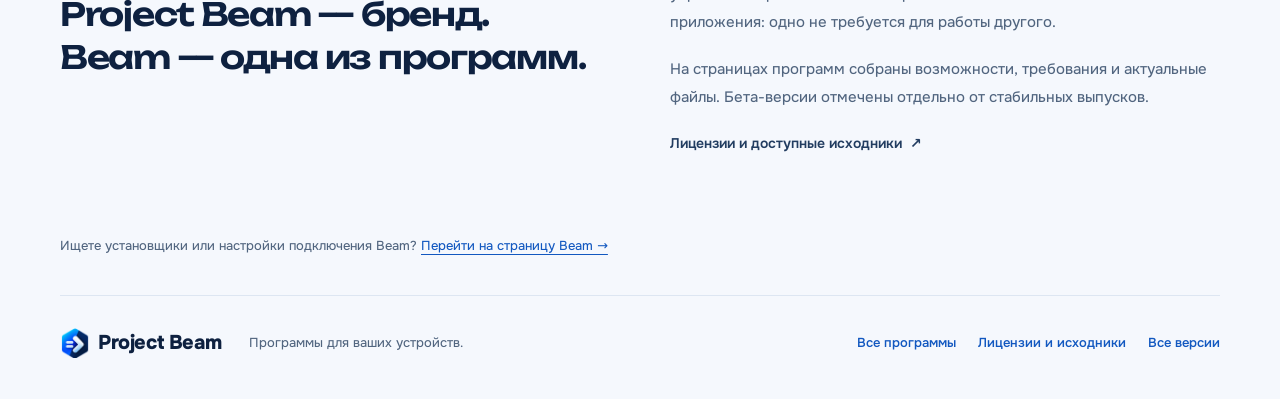
==== commit f8752181: "Publish BeamDNS 0.9.0-beta.7 with split tunneling and Windows DNS fallback Point the BeamDNS page, p" ====
--- a/index.html
+++ b/index.html
@@ -16,7 +16,7 @@
  <div class="section-heading"><div><span class="section-kicker">Выберите свою задачу</span><h2 id="products-title">Две программы.<br>Каждая — по делу.</h2></div><p>У каждой программы своя страница, версия и загрузка. Устанавливайте то, что нужно вам.</p></div>
  <div class="product-grid">
   <article class="product-card product-beam" id="beam"><div class="product-card-top"><img src="assets/beam.png" width="64" height="64" alt=""><span class="release-badge stable">Стабильная 2.3.0</span></div><span class="product-category">Удалённый доступ</span><h3>Beam</h3><p>Рабочий стол, игры и приложения вашего ПК — на другом компьютере, телефоне или телевизоре.</p><ul class="product-points"><li>Локальная сеть, VPN и Beam Connect</li><li>Несколько мониторов и BeamPiP</li><li>Windows · Android · Android TV</li></ul><div class="product-actions"><a class="button primary" href="beam.html#beam-installer">Скачать Beam <span aria-hidden="true">↓</span></a><a class="text-link" href="beam.html">О программе <span aria-hidden="true">↗</span></a></div><div class="product-version-note">Windows 2.3.0 · Android 2.3.0</div></article>
-  <article class="product-card product-dns" id="beamdns"><div class="product-card-top"><img src="assets/beamdns/beamdns.png" width="64" height="64" alt=""><span class="release-badge beta">Бета 0.9.0-beta.4</span></div><span class="product-category">Управление DNS</span><h3>BeamDNS</h3><p>Выбирайте DNS-серверы, задавайте правила для доменов и смотрите, как обрабатываются запросы.</p><ul class="product-points"><li>DNS · DoH · DoH3 · DoT</li><li>Пулы, обход и блокировка по правилам</li><li>Windows 10 / 11 · x64</li></ul><div class="product-actions"><a class="button primary dns-download" data-download="beamdns" href="https://github.com/JughoDorf/beam-site/releases/download/beamdns-v0.9.0-beta.4/BeamDNS-Setup-0.9.0-beta.4-win-x64.exe">Скачать BeamDNS <span aria-hidden="true">↓</span></a><a class="text-link" href="beamdns.html">О программе <span aria-hidden="true">↗</span></a></div><div class="product-version-note">Установщик 5,31 МБ · Для тестирования</div></article>
+  <article class="product-card product-dns" id="beamdns"><div class="product-card-top"><img src="assets/beamdns/beamdns.png" width="64" height="64" alt=""><span class="release-badge beta">Бета 0.9.0-beta.7</span></div><span class="product-category">Управление DNS</span><h3>BeamDNS</h3><p>Выбирайте DNS-серверы, задавайте правила для доменов и смотрите, как обрабатываются запросы.</p><ul class="product-points"><li>DNS · DoH · DoH3 · DoT</li><li>Пулы, обход и блокировка по правилам</li><li>Windows 10 / 11 · x64</li></ul><div class="product-actions"><a class="button primary dns-download" data-download="beamdns" href="https://github.com/JughoDorf/beam-site/releases/download/beamdns-v0.9.0-beta.7/BeamDNS-Setup-0.9.0-beta.7-win-x64.exe">Скачать BeamDNS <span aria-hidden="true">↓</span></a><a class="text-link" href="beamdns.html">О программе <span aria-hidden="true">↗</span></a></div><div class="product-version-note">Установщик 5,35 МБ · Для тестирования</div></article>
  </div>
 </section>
 <section class="container project-about" id="about"><div><span class="section-kicker">О проекте</span><h2>Project Beam — бренд.<br>Beam — одна из программ.</h2></div><div><p>Beam помогает пользоваться удалённым компьютером. BeamDNS управляет обработкой DNS-запросов на Windows. Это самостоятельные приложения: одно не требуется для работы другого.</p><p>На страницах программ собраны возможности, требования и актуальные файлы. Бета-версии отмечены отдельно от стабильных выпусков.</p><a class="text-link" href="sources.html">Лицензии и доступные исходники <span aria-hidden="true">↗</span></a></div></section>
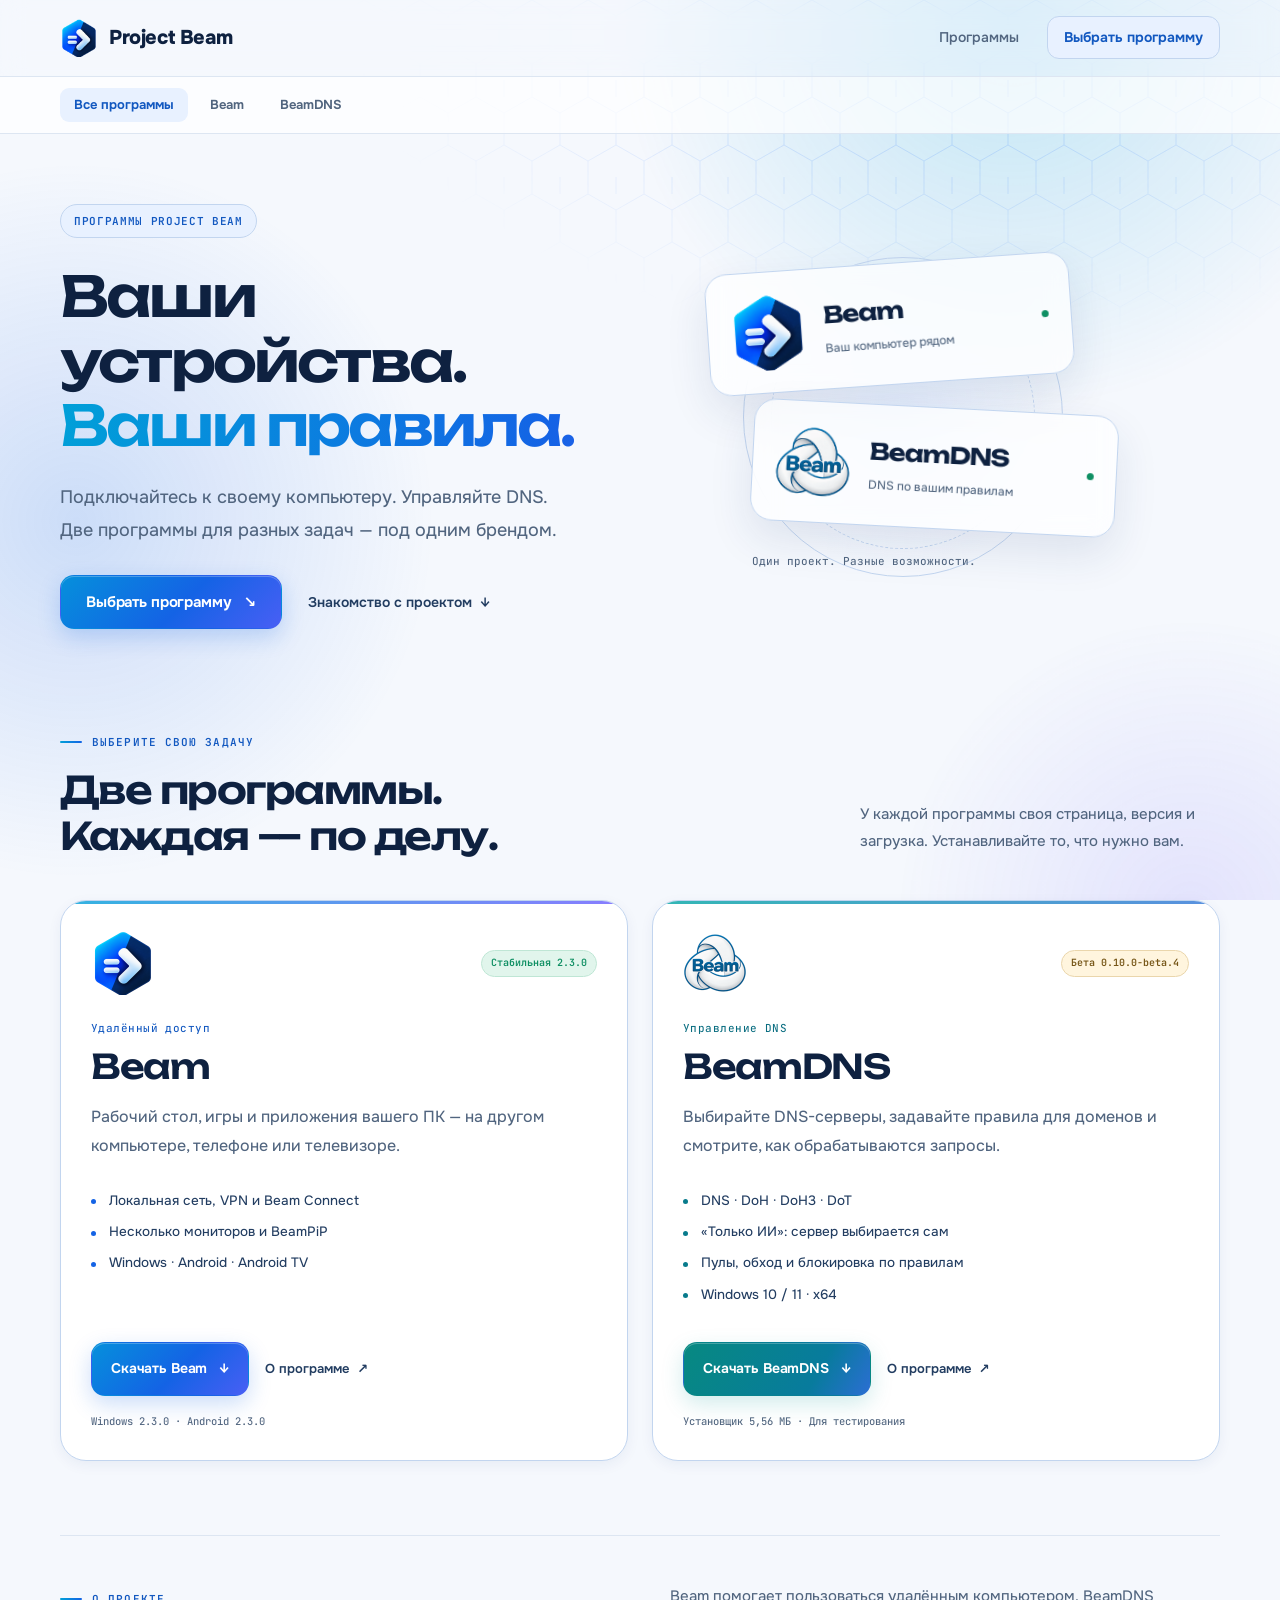
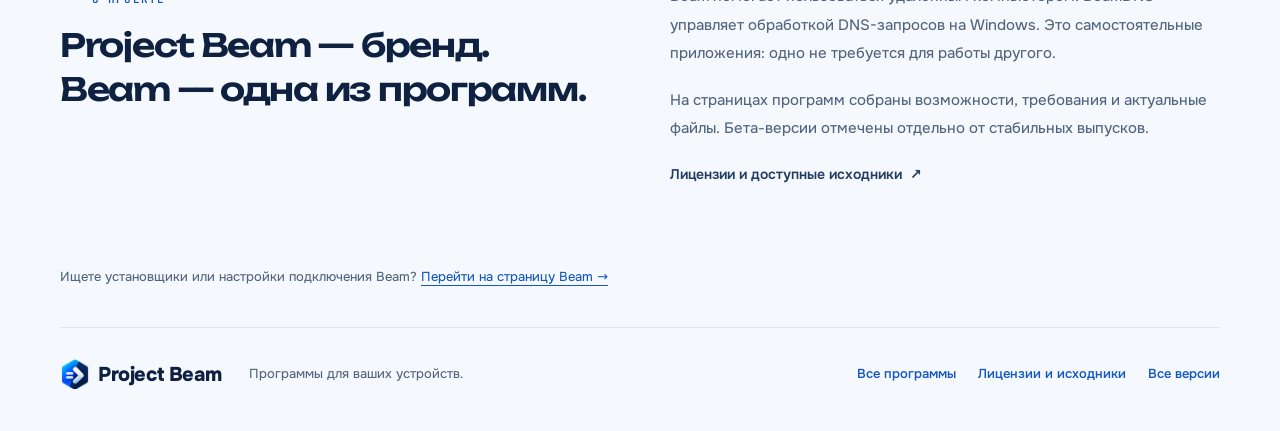
==== commit 94d105a0: "Publish BeamDNS 0.10.0-beta.4 with the AI-only mode and automatic server choice Point the BeamDNS pa" ====
--- a/index.html
+++ b/index.html
@@ -16,7 +16,7 @@
  <div class="section-heading"><div><span class="section-kicker">Выберите свою задачу</span><h2 id="products-title">Две программы.<br>Каждая — по делу.</h2></div><p>У каждой программы своя страница, версия и загрузка. Устанавливайте то, что нужно вам.</p></div>
  <div class="product-grid">
   <article class="product-card product-beam" id="beam"><div class="product-card-top"><img src="assets/beam.png" width="64" height="64" alt=""><span class="release-badge stable">Стабильная 2.3.0</span></div><span class="product-category">Удалённый доступ</span><h3>Beam</h3><p>Рабочий стол, игры и приложения вашего ПК — на другом компьютере, телефоне или телевизоре.</p><ul class="product-points"><li>Локальная сеть, VPN и Beam Connect</li><li>Несколько мониторов и BeamPiP</li><li>Windows · Android · Android TV</li></ul><div class="product-actions"><a class="button primary" href="beam.html#beam-installer">Скачать Beam <span aria-hidden="true">↓</span></a><a class="text-link" href="beam.html">О программе <span aria-hidden="true">↗</span></a></div><div class="product-version-note">Windows 2.3.0 · Android 2.3.0</div></article>
-  <article class="product-card product-dns" id="beamdns"><div class="product-card-top"><img src="assets/beamdns/beamdns.png" width="64" height="64" alt=""><span class="release-badge beta">Бета 0.9.0-beta.7</span></div><span class="product-category">Управление DNS</span><h3>BeamDNS</h3><p>Выбирайте DNS-серверы, задавайте правила для доменов и смотрите, как обрабатываются запросы.</p><ul class="product-points"><li>DNS · DoH · DoH3 · DoT</li><li>Пулы, обход и блокировка по правилам</li><li>Windows 10 / 11 · x64</li></ul><div class="product-actions"><a class="button primary dns-download" data-download="beamdns" href="https://github.com/JughoDorf/beam-site/releases/download/beamdns-v0.9.0-beta.7/BeamDNS-Setup-0.9.0-beta.7-win-x64.exe">Скачать BeamDNS <span aria-hidden="true">↓</span></a><a class="text-link" href="beamdns.html">О программе <span aria-hidden="true">↗</span></a></div><div class="product-version-note">Установщик 5,35 МБ · Для тестирования</div></article>
+  <article class="product-card product-dns" id="beamdns"><div class="product-card-top"><img src="assets/beamdns/beamdns.png" width="64" height="64" alt=""><span class="release-badge beta">Бета 0.10.0-beta.4</span></div><span class="product-category">Управление DNS</span><h3>BeamDNS</h3><p>Выбирайте DNS-серверы, задавайте правила для доменов и смотрите, как обрабатываются запросы.</p><ul class="product-points"><li>DNS · DoH · DoH3 · DoT</li><li>«Только ИИ»: сервер выбирается сам</li><li>Пулы, обход и блокировка по правилам</li><li>Windows 10 / 11 · x64</li></ul><div class="product-actions"><a class="button primary dns-download" data-download="beamdns" href="https://github.com/JughoDorf/beam-site/releases/download/beamdns-v0.10.0-beta.4/BeamDNS-Setup-0.10.0-beta.4-win-x64.exe">Скачать BeamDNS <span aria-hidden="true">↓</span></a><a class="text-link" href="beamdns.html">О программе <span aria-hidden="true">↗</span></a></div><div class="product-version-note">Установщик 5,56 МБ · Для тестирования</div></article>
  </div>
 </section>
 <section class="container project-about" id="about"><div><span class="section-kicker">О проекте</span><h2>Project Beam — бренд.<br>Beam — одна из программ.</h2></div><div><p>Beam помогает пользоваться удалённым компьютером. BeamDNS управляет обработкой DNS-запросов на Windows. Это самостоятельные приложения: одно не требуется для работы другого.</p><p>На страницах программ собраны возможности, требования и актуальные файлы. Бета-версии отмечены отдельно от стабильных выпусков.</p><a class="text-link" href="sources.html">Лицензии и доступные исходники <span aria-hidden="true">↗</span></a></div></section>
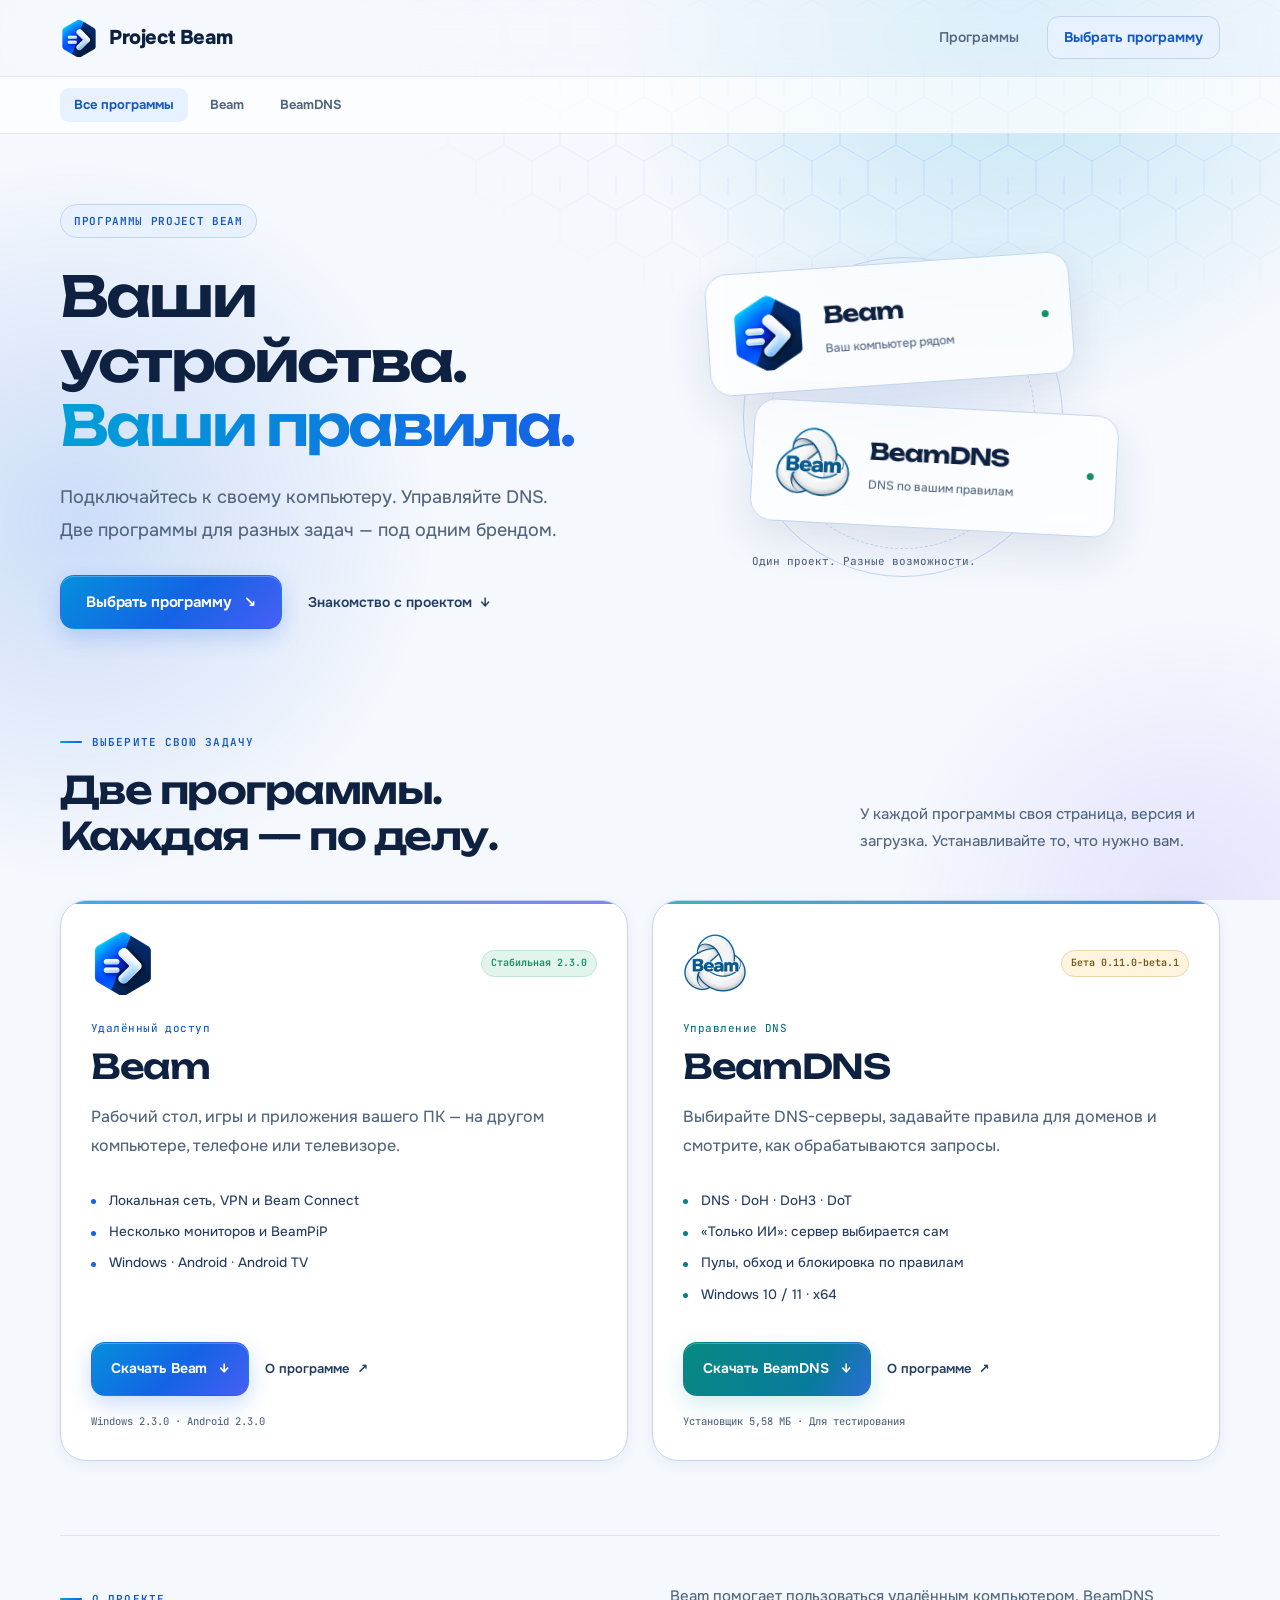
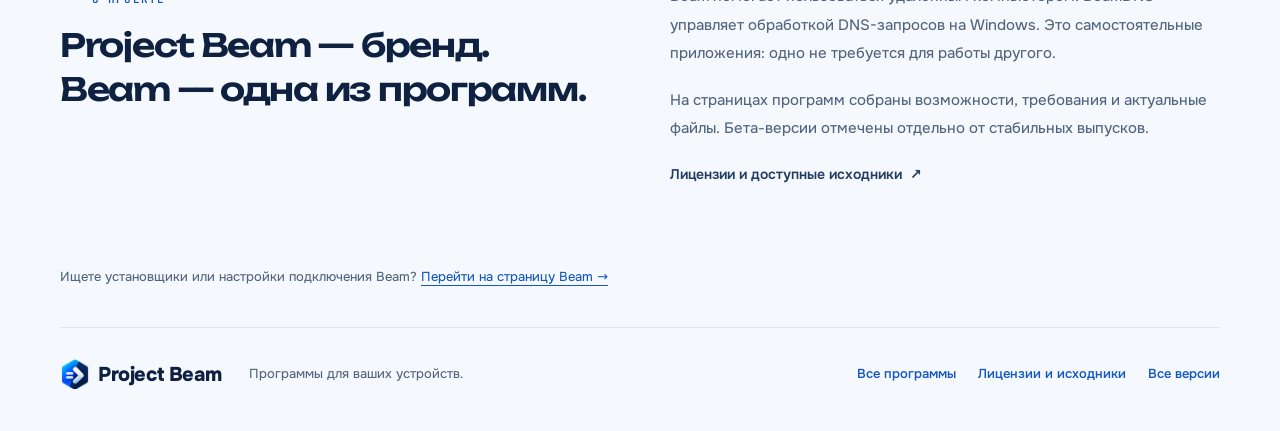
==== commit 680026c5: "Publish BeamDNS 0.11.0-beta.1 with an own server for AI and manual server choice Point the BeamDNS p" ====
--- a/index.html
+++ b/index.html
@@ -16,7 +16,7 @@
  <div class="section-heading"><div><span class="section-kicker">Выберите свою задачу</span><h2 id="products-title">Две программы.<br>Каждая — по делу.</h2></div><p>У каждой программы своя страница, версия и загрузка. Устанавливайте то, что нужно вам.</p></div>
  <div class="product-grid">
   <article class="product-card product-beam" id="beam"><div class="product-card-top"><img src="assets/beam.png" width="64" height="64" alt=""><span class="release-badge stable">Стабильная 2.3.0</span></div><span class="product-category">Удалённый доступ</span><h3>Beam</h3><p>Рабочий стол, игры и приложения вашего ПК — на другом компьютере, телефоне или телевизоре.</p><ul class="product-points"><li>Локальная сеть, VPN и Beam Connect</li><li>Несколько мониторов и BeamPiP</li><li>Windows · Android · Android TV</li></ul><div class="product-actions"><a class="button primary" href="beam.html#beam-installer">Скачать Beam <span aria-hidden="true">↓</span></a><a class="text-link" href="beam.html">О программе <span aria-hidden="true">↗</span></a></div><div class="product-version-note">Windows 2.3.0 · Android 2.3.0</div></article>
-  <article class="product-card product-dns" id="beamdns"><div class="product-card-top"><img src="assets/beamdns/beamdns.png" width="64" height="64" alt=""><span class="release-badge beta">Бета 0.10.0-beta.4</span></div><span class="product-category">Управление DNS</span><h3>BeamDNS</h3><p>Выбирайте DNS-серверы, задавайте правила для доменов и смотрите, как обрабатываются запросы.</p><ul class="product-points"><li>DNS · DoH · DoH3 · DoT</li><li>«Только ИИ»: сервер выбирается сам</li><li>Пулы, обход и блокировка по правилам</li><li>Windows 10 / 11 · x64</li></ul><div class="product-actions"><a class="button primary dns-download" data-download="beamdns" href="https://github.com/JughoDorf/beam-site/releases/download/beamdns-v0.10.0-beta.4/BeamDNS-Setup-0.10.0-beta.4-win-x64.exe">Скачать BeamDNS <span aria-hidden="true">↓</span></a><a class="text-link" href="beamdns.html">О программе <span aria-hidden="true">↗</span></a></div><div class="product-version-note">Установщик 5,56 МБ · Для тестирования</div></article>
+  <article class="product-card product-dns" id="beamdns"><div class="product-card-top"><img src="assets/beamdns/beamdns.png" width="64" height="64" alt=""><span class="release-badge beta">Бета 0.11.0-beta.1</span></div><span class="product-category">Управление DNS</span><h3>BeamDNS</h3><p>Выбирайте DNS-серверы, задавайте правила для доменов и смотрите, как обрабатываются запросы.</p><ul class="product-points"><li>DNS · DoH · DoH3 · DoT</li><li>«Только ИИ»: сервер выбирается сам</li><li>Пулы, обход и блокировка по правилам</li><li>Windows 10 / 11 · x64</li></ul><div class="product-actions"><a class="button primary dns-download" data-download="beamdns" href="https://github.com/JughoDorf/beam-site/releases/download/beamdns-v0.11.0-beta.1/BeamDNS-Setup-0.11.0-beta.1-win-x64.exe">Скачать BeamDNS <span aria-hidden="true">↓</span></a><a class="text-link" href="beamdns.html">О программе <span aria-hidden="true">↗</span></a></div><div class="product-version-note">Установщик 5,58 МБ · Для тестирования</div></article>
  </div>
 </section>
 <section class="container project-about" id="about"><div><span class="section-kicker">О проекте</span><h2>Project Beam — бренд.<br>Beam — одна из программ.</h2></div><div><p>Beam помогает пользоваться удалённым компьютером. BeamDNS управляет обработкой DNS-запросов на Windows. Это самостоятельные приложения: одно не требуется для работы другого.</p><p>На страницах программ собраны возможности, требования и актуальные файлы. Бета-версии отмечены отдельно от стабильных выпусков.</p><a class="text-link" href="sources.html">Лицензии и доступные исходники <span aria-hidden="true">↗</span></a></div></section>
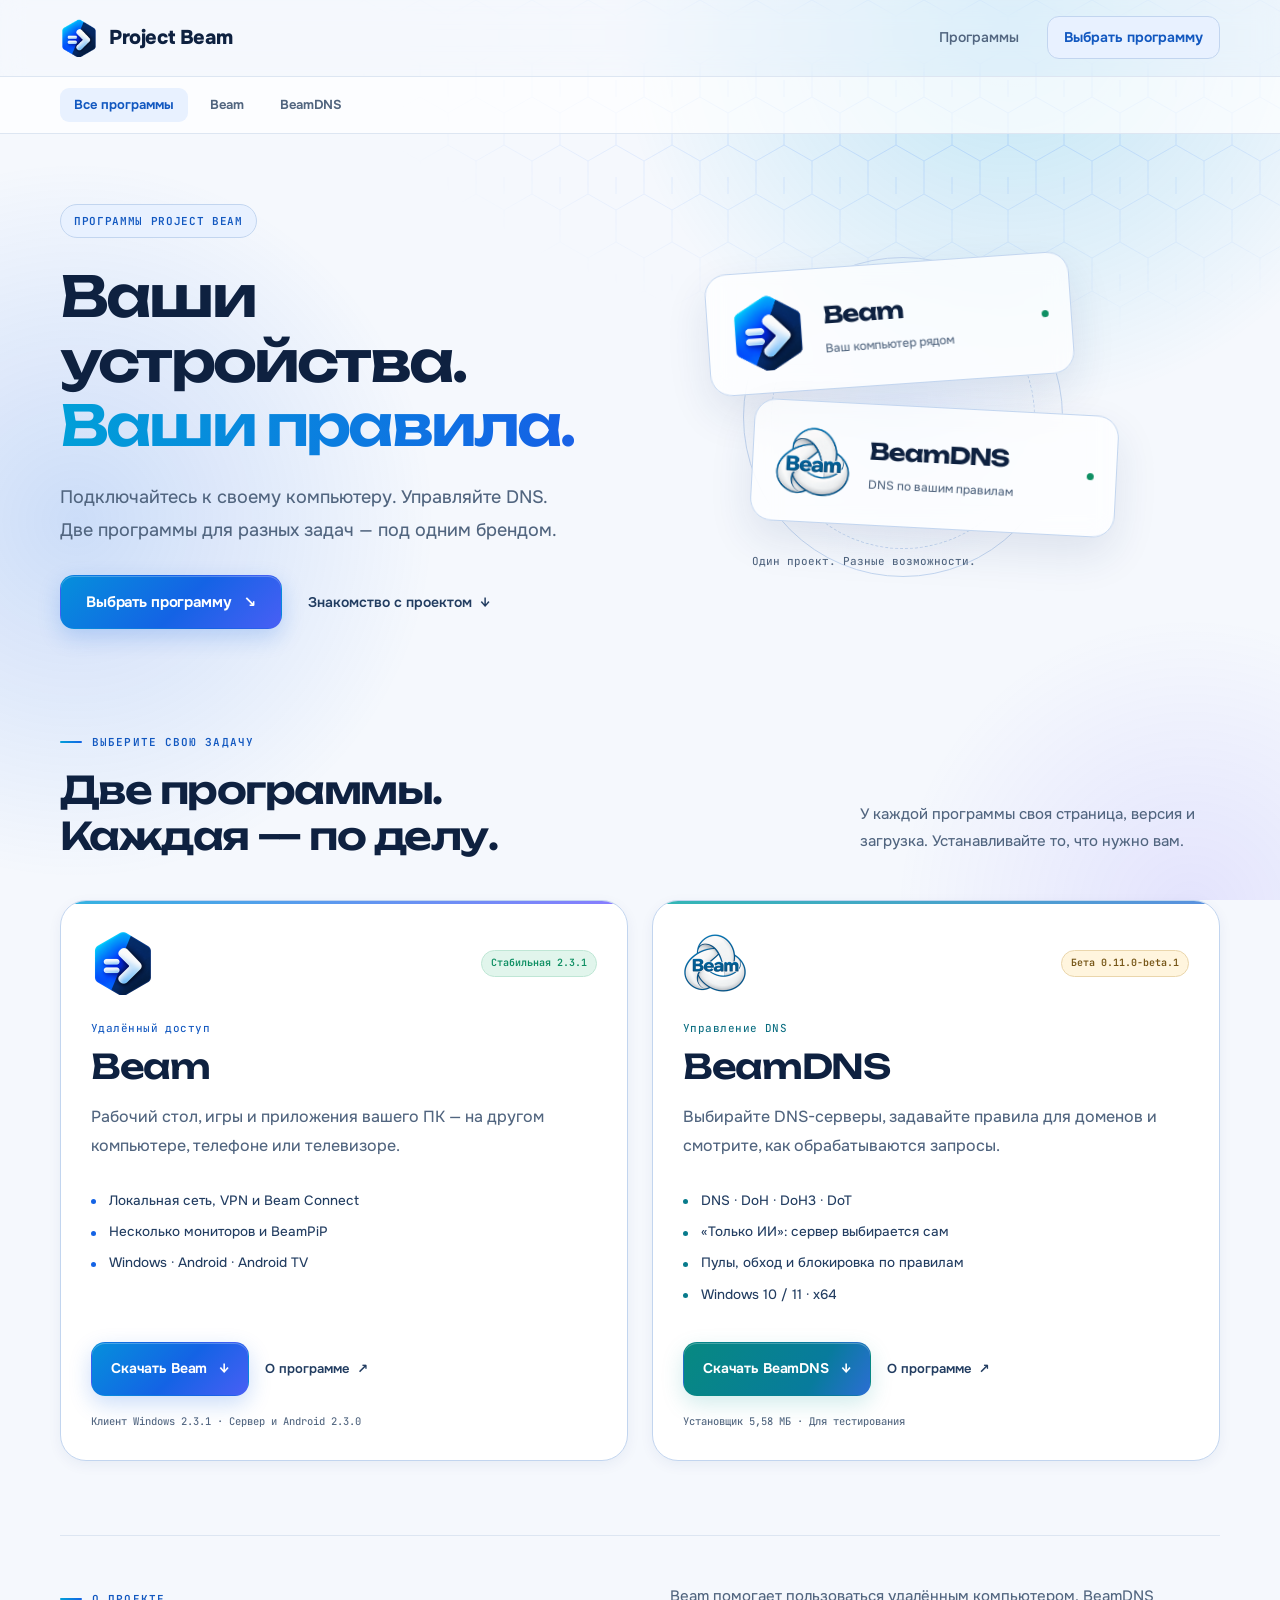
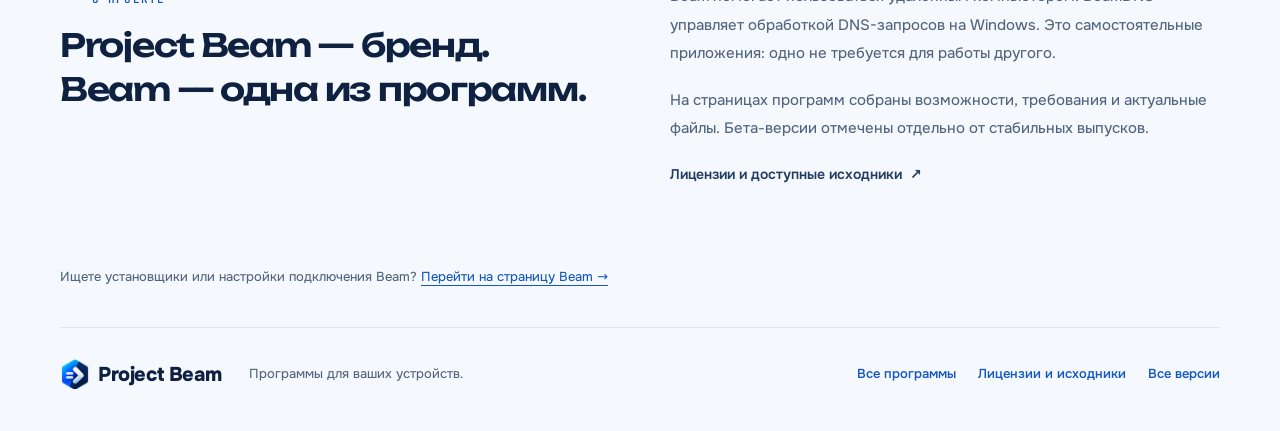
==== commit 1009008f: "Publish Beam client 2.3.1 with four themes and a corrected computer grid" ====
--- a/index.html
+++ b/index.html
@@ -3,7 +3,7 @@
 <meta name="color-scheme" content="light dark"><meta name="theme-color" content="#f5f8fd" media="(prefers-color-scheme:light)"><meta name="theme-color" content="#050a17" media="(prefers-color-scheme:dark)">
 <title>Project Beam — программы для ваших устройств</title><meta name="description" content="Beam для удалённого доступа и BeamDNS для управления DNS. Программы Project Beam, загрузки для Windows и Android.">
 <meta property="og:title" content="Project Beam — программы для ваших устройств"><meta property="og:description" content="Beam для удалённого доступа и BeamDNS для управления DNS. Программы Project Beam, загрузки для Windows и Android."><meta property="og:site_name" content="Project Beam"><meta property="og:type" content="website"><meta property="og:url" content="https://jughodorf.github.io/beam-site/">
-<link rel="icon" type="image/png" href="assets/beam.png"><link rel="stylesheet" href="assets/site.css?v=20261026-stable230"><link rel="stylesheet" href="assets/project.css?v=20261026-stable230"><script src="assets/site.js?v=20261026-stable230" defer></script>
+<link rel="icon" type="image/png" href="assets/beam.png"><link rel="stylesheet" href="assets/site.css?v=20261028-stable231"><link rel="stylesheet" href="assets/project.css?v=20261028-stable231"><script src="assets/site.js?v=20261028-stable231" defer></script>
 </head><body class="project-home"><a class="skip-link" href="#main">Перейти к содержимому</a>
 <div class="aurora" aria-hidden="true"><i></i><i></i><i></i></div>
 <header class="header"><div class="container nav"><a class="brand" href="./" aria-label="Project Beam — главная"><img src="assets/beam.png" alt="" width="38" height="38"><span>Project Beam</span></a><nav aria-label="Навигация страницы"><a class="nav-secondary" href="./#products">Программы</a><a class="nav-download" href="#products">Выбрать программу</a></nav></div></header><div class="product-bar"><nav class="container product-nav" aria-label="Программы Project Beam"><a href="./#products" aria-current="page">Все программы</a><a href="beam.html">Beam</a><a href="beamdns.html">BeamDNS</a></nav></div>
@@ -15,10 +15,10 @@
 <section class="container product-section" id="products" aria-labelledby="products-title">
  <div class="section-heading"><div><span class="section-kicker">Выберите свою задачу</span><h2 id="products-title">Две программы.<br>Каждая — по делу.</h2></div><p>У каждой программы своя страница, версия и загрузка. Устанавливайте то, что нужно вам.</p></div>
  <div class="product-grid">
-  <article class="product-card product-beam" id="beam"><div class="product-card-top"><img src="assets/beam.png" width="64" height="64" alt=""><span class="release-badge stable">Стабильная 2.3.0</span></div><span class="product-category">Удалённый доступ</span><h3>Beam</h3><p>Рабочий стол, игры и приложения вашего ПК — на другом компьютере, телефоне или телевизоре.</p><ul class="product-points"><li>Локальная сеть, VPN и Beam Connect</li><li>Несколько мониторов и BeamPiP</li><li>Windows · Android · Android TV</li></ul><div class="product-actions"><a class="button primary" href="beam.html#beam-installer">Скачать Beam <span aria-hidden="true">↓</span></a><a class="text-link" href="beam.html">О программе <span aria-hidden="true">↗</span></a></div><div class="product-version-note">Windows 2.3.0 · Android 2.3.0</div></article>
+  <article class="product-card product-beam" id="beam"><div class="product-card-top"><img src="assets/beam.png" width="64" height="64" alt=""><span class="release-badge stable">Стабильная 2.3.1</span></div><span class="product-category">Удалённый доступ</span><h3>Beam</h3><p>Рабочий стол, игры и приложения вашего ПК — на другом компьютере, телефоне или телевизоре.</p><ul class="product-points"><li>Локальная сеть, VPN и Beam Connect</li><li>Несколько мониторов и BeamPiP</li><li>Windows · Android · Android TV</li></ul><div class="product-actions"><a class="button primary" href="beam.html#beam-installer">Скачать Beam <span aria-hidden="true">↓</span></a><a class="text-link" href="beam.html">О программе <span aria-hidden="true">↗</span></a></div><div class="product-version-note">Клиент Windows 2.3.1 · Сервер и Android 2.3.0</div></article>
   <article class="product-card product-dns" id="beamdns"><div class="product-card-top"><img src="assets/beamdns/beamdns.png" width="64" height="64" alt=""><span class="release-badge beta">Бета 0.11.0-beta.1</span></div><span class="product-category">Управление DNS</span><h3>BeamDNS</h3><p>Выбирайте DNS-серверы, задавайте правила для доменов и смотрите, как обрабатываются запросы.</p><ul class="product-points"><li>DNS · DoH · DoH3 · DoT</li><li>«Только ИИ»: сервер выбирается сам</li><li>Пулы, обход и блокировка по правилам</li><li>Windows 10 / 11 · x64</li></ul><div class="product-actions"><a class="button primary dns-download" data-download="beamdns" href="https://github.com/JughoDorf/beam-site/releases/download/beamdns-v0.11.0-beta.1/BeamDNS-Setup-0.11.0-beta.1-win-x64.exe">Скачать BeamDNS <span aria-hidden="true">↓</span></a><a class="text-link" href="beamdns.html">О программе <span aria-hidden="true">↗</span></a></div><div class="product-version-note">Установщик 5,58 МБ · Для тестирования</div></article>
  </div>
 </section>
 <section class="container project-about" id="about"><div><span class="section-kicker">О проекте</span><h2>Project Beam — бренд.<br>Beam — одна из программ.</h2></div><div><p>Beam помогает пользоваться удалённым компьютером. BeamDNS управляет обработкой DNS-запросов на Windows. Это самостоятельные приложения: одно не требуется для работы другого.</p><p>На страницах программ собраны возможности, требования и актуальные файлы. Бета-версии отмечены отдельно от стабильных выпусков.</p><a class="text-link" href="sources.html">Лицензии и доступные исходники <span aria-hidden="true">↗</span></a></div></section>
 <section class="container project-compat" aria-label="Прежние ссылки Beam"><span id="beam-installer"></span><span id="easytier"></span><span id="downloads"></span><span id="client-update"></span><span id="easytier-setup"></span><span id="separate-installers"></span><span id="setup"></span><span id="features"></span><span id="faq"></span><p>Ищете установщики или настройки подключения Beam? <a href="beam.html#beam-installer">Перейти на страницу Beam →</a></p></section>
-</main><footer class="container footer"><a class="brand" href="./"><img src="assets/beam.png" alt="" width="30" height="30"><span>Project Beam</span></a><span class="footer-description">Программы для ваших устройств.</span><div class="footer-links"><a href="./#products">Все программы</a><a href="sources.html">Лицензии и исходники</a><a href="https://github.com/JughoDorf/beam-site/releases">Все версии</a></div></footer><script src="assets/products.js?v=20261026-stable230" defer></script></body></html>
+</main><footer class="container footer"><a class="brand" href="./"><img src="assets/beam.png" alt="" width="30" height="30"><span>Project Beam</span></a><span class="footer-description">Программы для ваших устройств.</span><div class="footer-links"><a href="./#products">Все программы</a><a href="sources.html">Лицензии и исходники</a><a href="https://github.com/JughoDorf/beam-site/releases">Все версии</a></div></footer><script src="assets/products.js?v=20261028-stable231" defer></script></body></html>
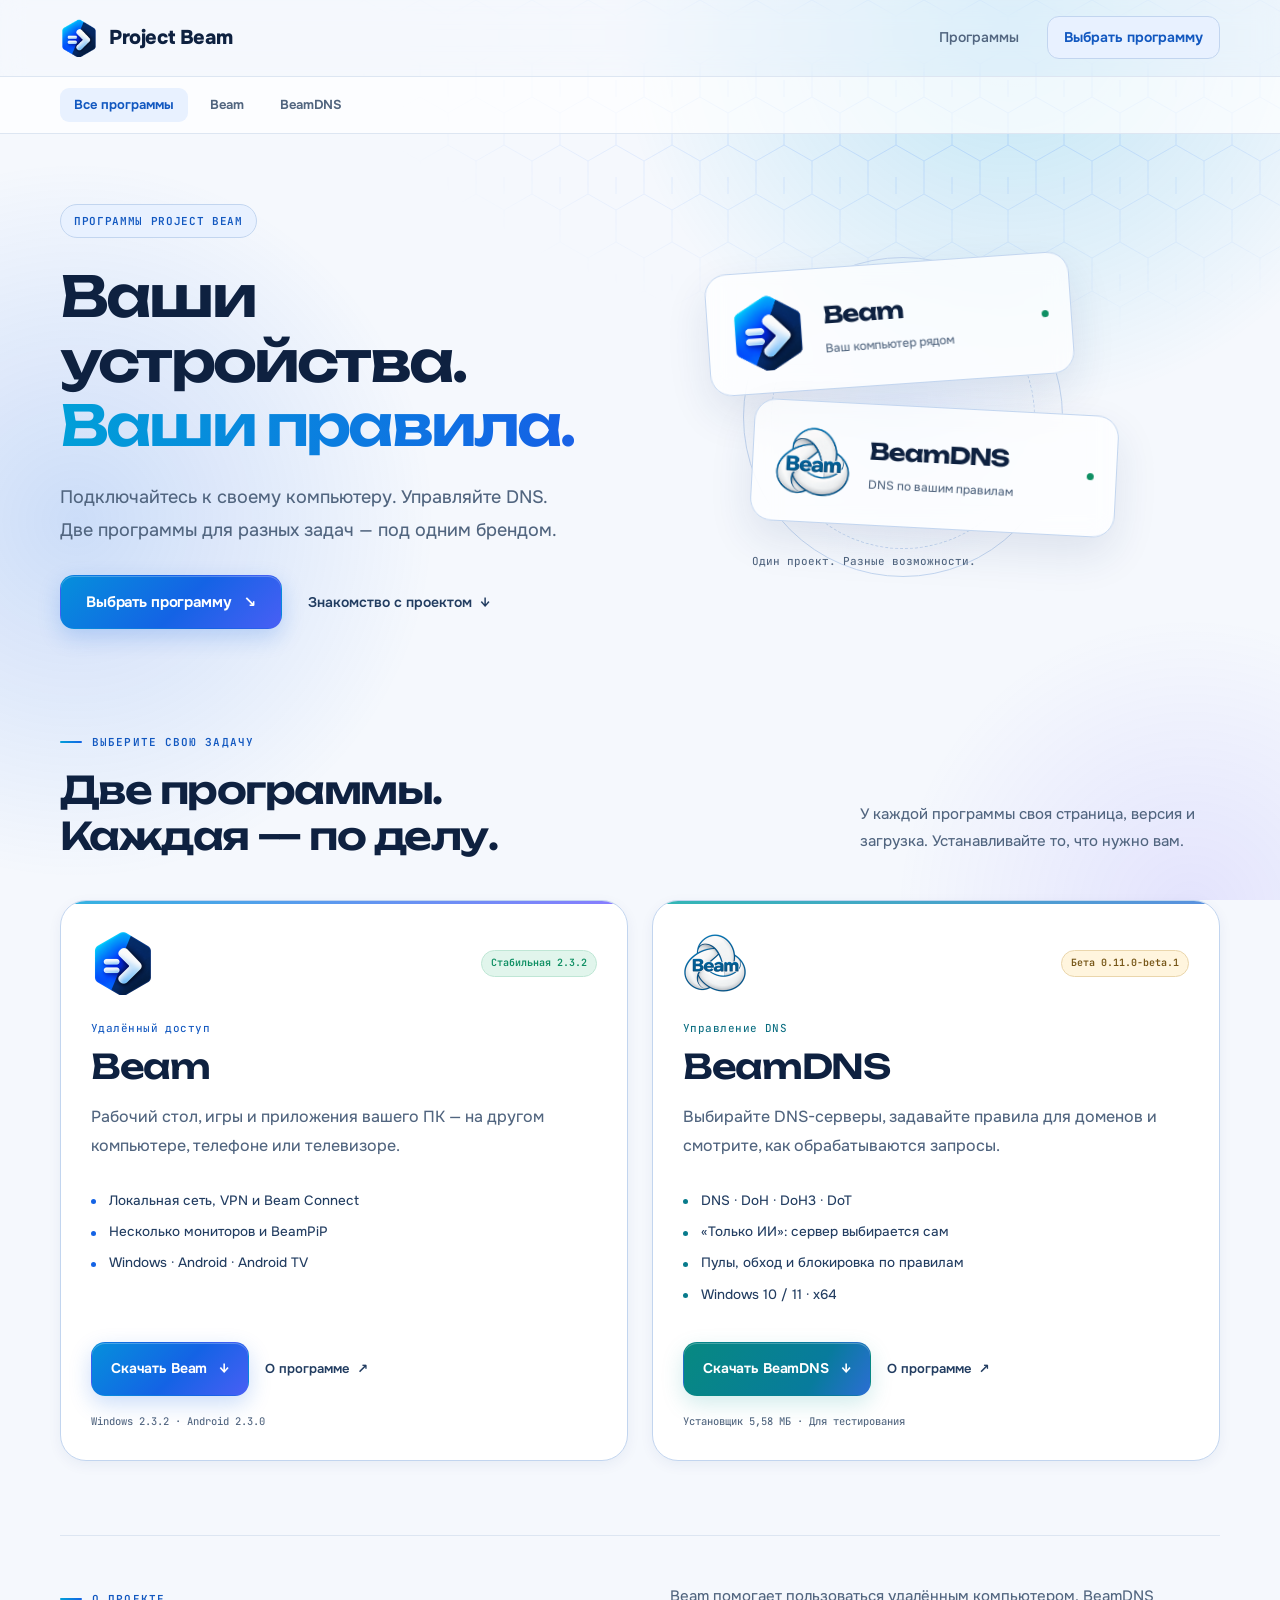
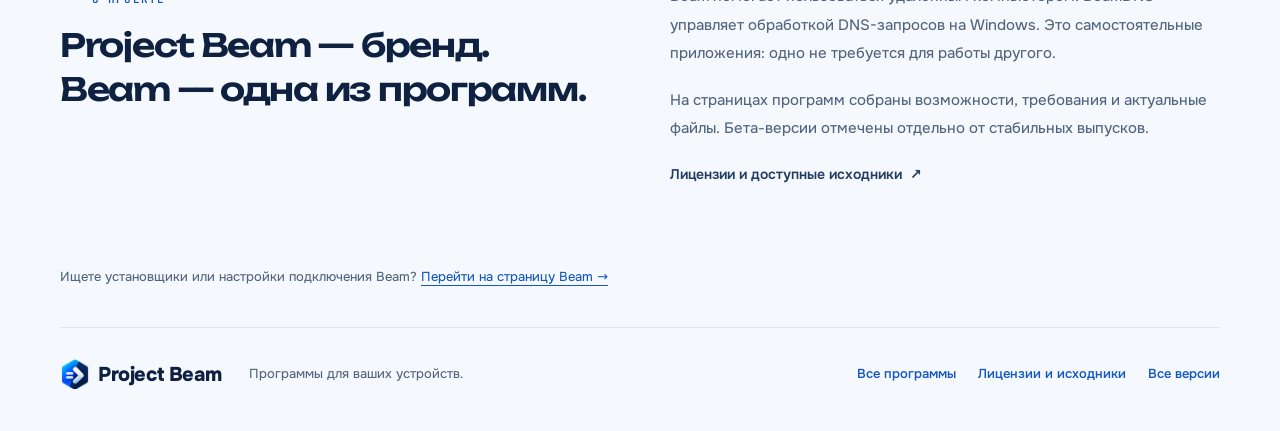
==== commit dd4bc2e9: "Publish Beam 2.3.2 with system Swiss themes and network recovery fix" ====
--- a/index.html
+++ b/index.html
@@ -3,7 +3,7 @@
 <meta name="color-scheme" content="light dark"><meta name="theme-color" content="#f5f8fd" media="(prefers-color-scheme:light)"><meta name="theme-color" content="#050a17" media="(prefers-color-scheme:dark)">
 <title>Project Beam — программы для ваших устройств</title><meta name="description" content="Beam для удалённого доступа и BeamDNS для управления DNS. Программы Project Beam, загрузки для Windows и Android.">
 <meta property="og:title" content="Project Beam — программы для ваших устройств"><meta property="og:description" content="Beam для удалённого доступа и BeamDNS для управления DNS. Программы Project Beam, загрузки для Windows и Android."><meta property="og:site_name" content="Project Beam"><meta property="og:type" content="website"><meta property="og:url" content="https://jughodorf.github.io/beam-site/">
-<link rel="icon" type="image/png" href="assets/beam.png"><link rel="stylesheet" href="assets/site.css?v=20261028-stable231"><link rel="stylesheet" href="assets/project.css?v=20261028-stable231"><script src="assets/site.js?v=20261028-stable231" defer></script>
+<link rel="icon" type="image/png" href="assets/beam.png"><link rel="stylesheet" href="assets/site.css?v=20261028-stable232"><link rel="stylesheet" href="assets/project.css?v=20261028-stable232"><script src="assets/site.js?v=20261028-stable232" defer></script>
 </head><body class="project-home"><a class="skip-link" href="#main">Перейти к содержимому</a>
 <div class="aurora" aria-hidden="true"><i></i><i></i><i></i></div>
 <header class="header"><div class="container nav"><a class="brand" href="./" aria-label="Project Beam — главная"><img src="assets/beam.png" alt="" width="38" height="38"><span>Project Beam</span></a><nav aria-label="Навигация страницы"><a class="nav-secondary" href="./#products">Программы</a><a class="nav-download" href="#products">Выбрать программу</a></nav></div></header><div class="product-bar"><nav class="container product-nav" aria-label="Программы Project Beam"><a href="./#products" aria-current="page">Все программы</a><a href="beam.html">Beam</a><a href="beamdns.html">BeamDNS</a></nav></div>
@@ -15,10 +15,10 @@
 <section class="container product-section" id="products" aria-labelledby="products-title">
  <div class="section-heading"><div><span class="section-kicker">Выберите свою задачу</span><h2 id="products-title">Две программы.<br>Каждая — по делу.</h2></div><p>У каждой программы своя страница, версия и загрузка. Устанавливайте то, что нужно вам.</p></div>
  <div class="product-grid">
-  <article class="product-card product-beam" id="beam"><div class="product-card-top"><img src="assets/beam.png" width="64" height="64" alt=""><span class="release-badge stable">Стабильная 2.3.1</span></div><span class="product-category">Удалённый доступ</span><h3>Beam</h3><p>Рабочий стол, игры и приложения вашего ПК — на другом компьютере, телефоне или телевизоре.</p><ul class="product-points"><li>Локальная сеть, VPN и Beam Connect</li><li>Несколько мониторов и BeamPiP</li><li>Windows · Android · Android TV</li></ul><div class="product-actions"><a class="button primary" href="beam.html#beam-installer">Скачать Beam <span aria-hidden="true">↓</span></a><a class="text-link" href="beam.html">О программе <span aria-hidden="true">↗</span></a></div><div class="product-version-note">Клиент Windows 2.3.1 · Сервер и Android 2.3.0</div></article>
+  <article class="product-card product-beam" id="beam"><div class="product-card-top"><img src="assets/beam.png" width="64" height="64" alt=""><span class="release-badge stable">Стабильная 2.3.2</span></div><span class="product-category">Удалённый доступ</span><h3>Beam</h3><p>Рабочий стол, игры и приложения вашего ПК — на другом компьютере, телефоне или телевизоре.</p><ul class="product-points"><li>Локальная сеть, VPN и Beam Connect</li><li>Несколько мониторов и BeamPiP</li><li>Windows · Android · Android TV</li></ul><div class="product-actions"><a class="button primary" href="beam.html#beam-installer">Скачать Beam <span aria-hidden="true">↓</span></a><a class="text-link" href="beam.html">О программе <span aria-hidden="true">↗</span></a></div><div class="product-version-note">Windows 2.3.2 · Android 2.3.0</div></article>
   <article class="product-card product-dns" id="beamdns"><div class="product-card-top"><img src="assets/beamdns/beamdns.png" width="64" height="64" alt=""><span class="release-badge beta">Бета 0.11.0-beta.1</span></div><span class="product-category">Управление DNS</span><h3>BeamDNS</h3><p>Выбирайте DNS-серверы, задавайте правила для доменов и смотрите, как обрабатываются запросы.</p><ul class="product-points"><li>DNS · DoH · DoH3 · DoT</li><li>«Только ИИ»: сервер выбирается сам</li><li>Пулы, обход и блокировка по правилам</li><li>Windows 10 / 11 · x64</li></ul><div class="product-actions"><a class="button primary dns-download" data-download="beamdns" href="https://github.com/JughoDorf/beam-site/releases/download/beamdns-v0.11.0-beta.1/BeamDNS-Setup-0.11.0-beta.1-win-x64.exe">Скачать BeamDNS <span aria-hidden="true">↓</span></a><a class="text-link" href="beamdns.html">О программе <span aria-hidden="true">↗</span></a></div><div class="product-version-note">Установщик 5,58 МБ · Для тестирования</div></article>
  </div>
 </section>
 <section class="container project-about" id="about"><div><span class="section-kicker">О проекте</span><h2>Project Beam — бренд.<br>Beam — одна из программ.</h2></div><div><p>Beam помогает пользоваться удалённым компьютером. BeamDNS управляет обработкой DNS-запросов на Windows. Это самостоятельные приложения: одно не требуется для работы другого.</p><p>На страницах программ собраны возможности, требования и актуальные файлы. Бета-версии отмечены отдельно от стабильных выпусков.</p><a class="text-link" href="sources.html">Лицензии и доступные исходники <span aria-hidden="true">↗</span></a></div></section>
 <section class="container project-compat" aria-label="Прежние ссылки Beam"><span id="beam-installer"></span><span id="easytier"></span><span id="downloads"></span><span id="client-update"></span><span id="easytier-setup"></span><span id="separate-installers"></span><span id="setup"></span><span id="features"></span><span id="faq"></span><p>Ищете установщики или настройки подключения Beam? <a href="beam.html#beam-installer">Перейти на страницу Beam →</a></p></section>
-</main><footer class="container footer"><a class="brand" href="./"><img src="assets/beam.png" alt="" width="30" height="30"><span>Project Beam</span></a><span class="footer-description">Программы для ваших устройств.</span><div class="footer-links"><a href="./#products">Все программы</a><a href="sources.html">Лицензии и исходники</a><a href="https://github.com/JughoDorf/beam-site/releases">Все версии</a></div></footer><script src="assets/products.js?v=20261028-stable231" defer></script></body></html>
+</main><footer class="container footer"><a class="brand" href="./"><img src="assets/beam.png" alt="" width="30" height="30"><span>Project Beam</span></a><span class="footer-description">Программы для ваших устройств.</span><div class="footer-links"><a href="./#products">Все программы</a><a href="sources.html">Лицензии и исходники</a><a href="https://github.com/JughoDorf/beam-site/releases">Все версии</a></div></footer><script src="assets/products.js?v=20261028-stable232" defer></script></body></html>
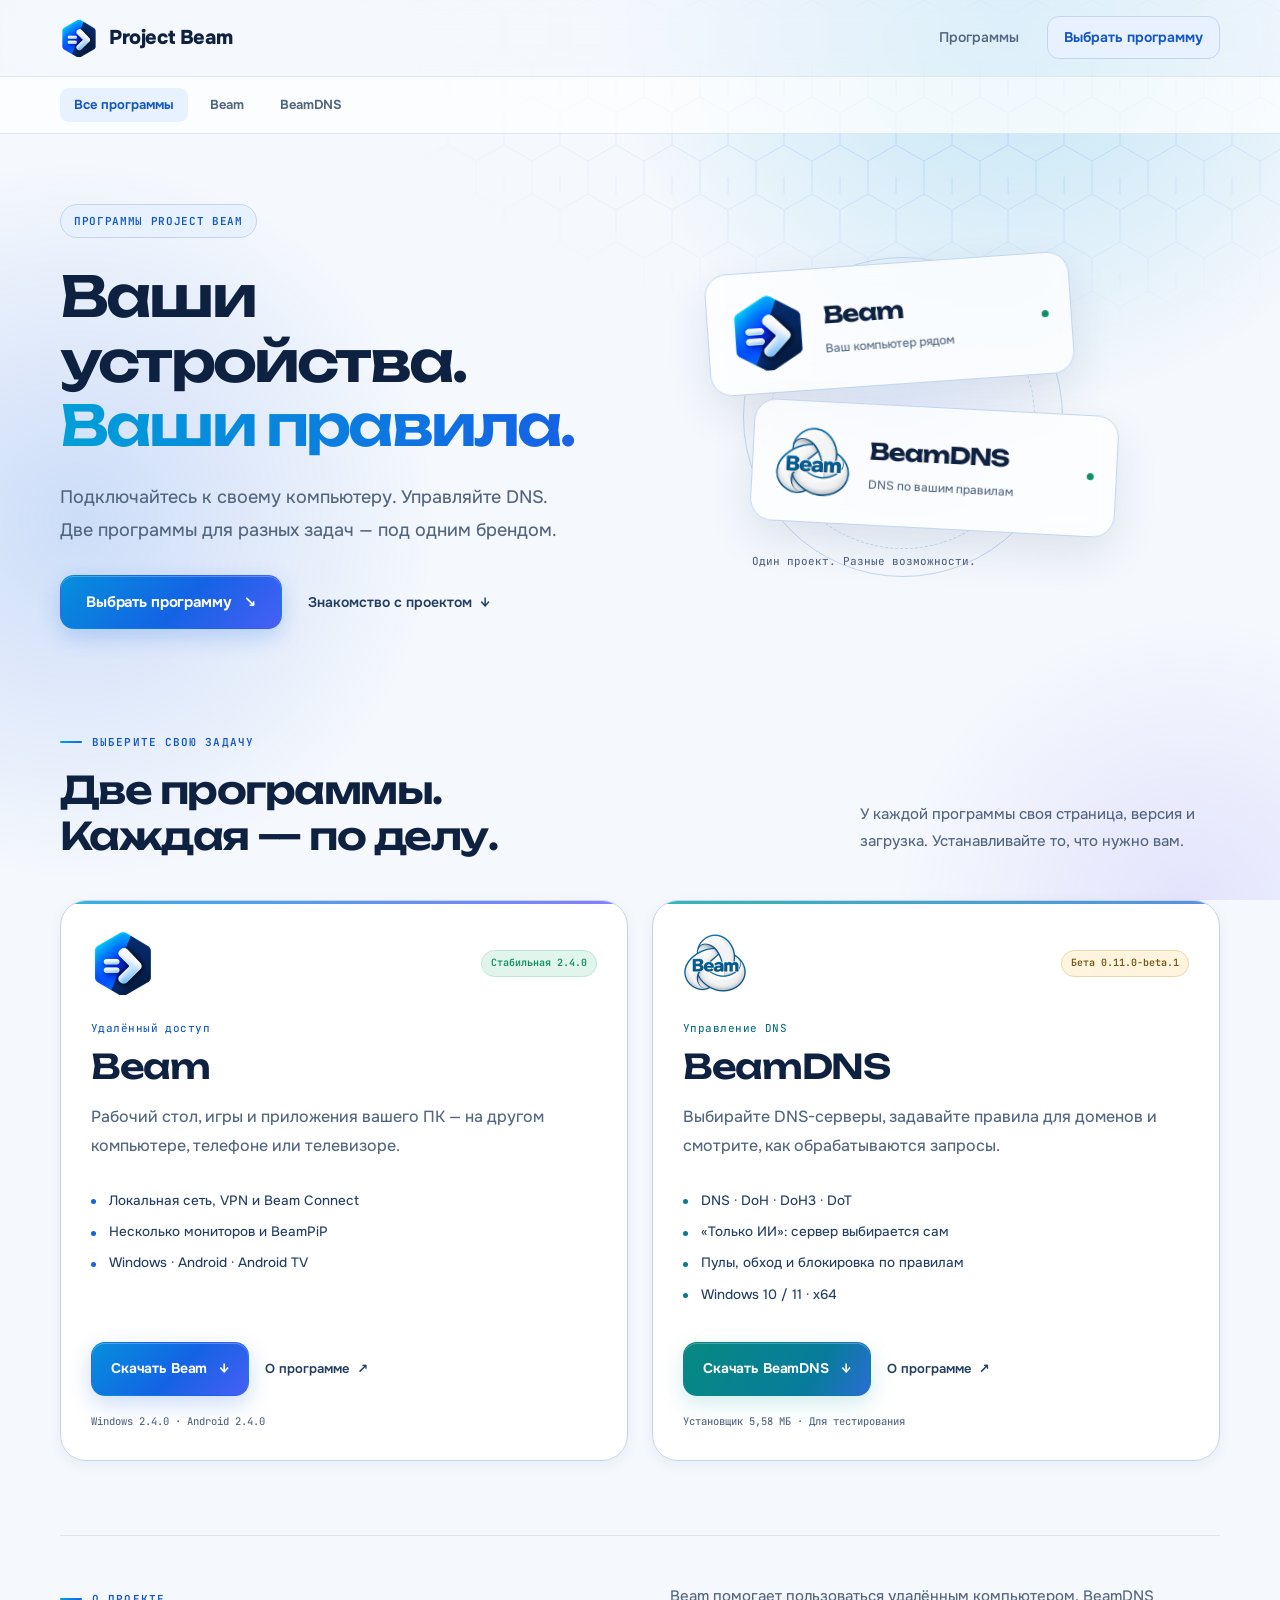
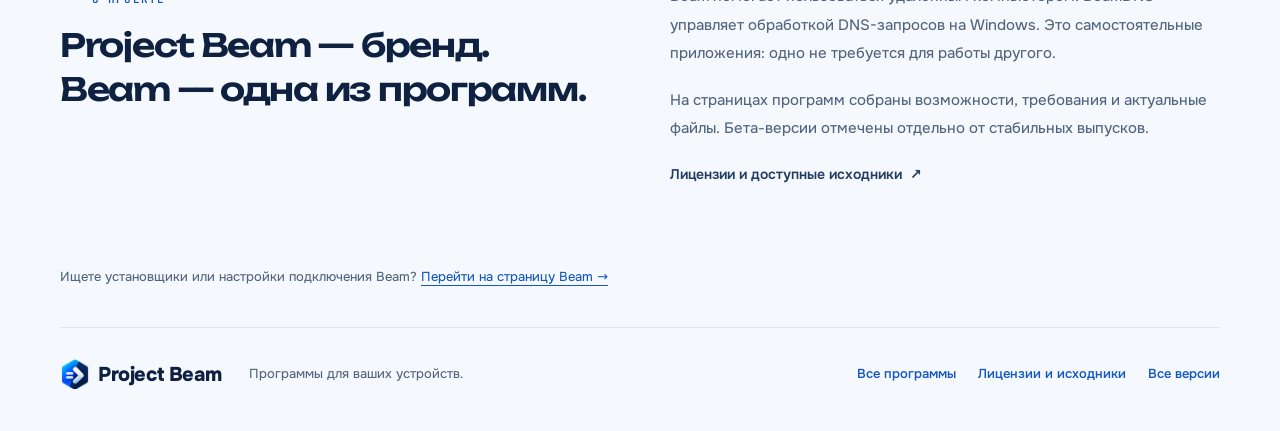
==== commit 55210498: "Prepare stable Beam 2.4.0 downloads, source archives and release information" ====
--- a/index.html
+++ b/index.html
@@ -3,7 +3,7 @@
 <meta name="color-scheme" content="light dark"><meta name="theme-color" content="#f5f8fd" media="(prefers-color-scheme:light)"><meta name="theme-color" content="#050a17" media="(prefers-color-scheme:dark)">
 <title>Project Beam — программы для ваших устройств</title><meta name="description" content="Beam для удалённого доступа и BeamDNS для управления DNS. Программы Project Beam, загрузки для Windows и Android.">
 <meta property="og:title" content="Project Beam — программы для ваших устройств"><meta property="og:description" content="Beam для удалённого доступа и BeamDNS для управления DNS. Программы Project Beam, загрузки для Windows и Android."><meta property="og:site_name" content="Project Beam"><meta property="og:type" content="website"><meta property="og:url" content="https://jughodorf.github.io/beam-site/">
-<link rel="icon" type="image/png" href="assets/beam.png"><link rel="stylesheet" href="assets/site.css?v=20261028-stable232"><link rel="stylesheet" href="assets/project.css?v=20261028-stable232"><script src="assets/site.js?v=20261028-stable232" defer></script>
+<link rel="icon" type="image/png" href="assets/beam.png"><link rel="stylesheet" href="assets/site.css?v=20261029-stable240"><link rel="stylesheet" href="assets/project.css?v=20261029-stable240"><script src="assets/site.js?v=20261029-stable240" defer></script>
 </head><body class="project-home"><a class="skip-link" href="#main">Перейти к содержимому</a>
 <div class="aurora" aria-hidden="true"><i></i><i></i><i></i></div>
 <header class="header"><div class="container nav"><a class="brand" href="./" aria-label="Project Beam — главная"><img src="assets/beam.png" alt="" width="38" height="38"><span>Project Beam</span></a><nav aria-label="Навигация страницы"><a class="nav-secondary" href="./#products">Программы</a><a class="nav-download" href="#products">Выбрать программу</a></nav></div></header><div class="product-bar"><nav class="container product-nav" aria-label="Программы Project Beam"><a href="./#products" aria-current="page">Все программы</a><a href="beam.html">Beam</a><a href="beamdns.html">BeamDNS</a></nav></div>
@@ -15,10 +15,10 @@
 <section class="container product-section" id="products" aria-labelledby="products-title">
  <div class="section-heading"><div><span class="section-kicker">Выберите свою задачу</span><h2 id="products-title">Две программы.<br>Каждая — по делу.</h2></div><p>У каждой программы своя страница, версия и загрузка. Устанавливайте то, что нужно вам.</p></div>
  <div class="product-grid">
-  <article class="product-card product-beam" id="beam"><div class="product-card-top"><img src="assets/beam.png" width="64" height="64" alt=""><span class="release-badge stable">Стабильная 2.3.2</span></div><span class="product-category">Удалённый доступ</span><h3>Beam</h3><p>Рабочий стол, игры и приложения вашего ПК — на другом компьютере, телефоне или телевизоре.</p><ul class="product-points"><li>Локальная сеть, VPN и Beam Connect</li><li>Несколько мониторов и BeamPiP</li><li>Windows · Android · Android TV</li></ul><div class="product-actions"><a class="button primary" href="beam.html#beam-installer">Скачать Beam <span aria-hidden="true">↓</span></a><a class="text-link" href="beam.html">О программе <span aria-hidden="true">↗</span></a></div><div class="product-version-note">Windows 2.3.2 · Android 2.3.0</div></article>
+  <article class="product-card product-beam" id="beam"><div class="product-card-top"><img src="assets/beam.png" width="64" height="64" alt=""><span class="release-badge stable">Стабильная 2.4.0</span></div><span class="product-category">Удалённый доступ</span><h3>Beam</h3><p>Рабочий стол, игры и приложения вашего ПК — на другом компьютере, телефоне или телевизоре.</p><ul class="product-points"><li>Локальная сеть, VPN и Beam Connect</li><li>Несколько мониторов и BeamPiP</li><li>Windows · Android · Android TV</li></ul><div class="product-actions"><a class="button primary" href="beam.html#beam-installer">Скачать Beam <span aria-hidden="true">↓</span></a><a class="text-link" href="beam.html">О программе <span aria-hidden="true">↗</span></a></div><div class="product-version-note">Windows 2.4.0 · Android 2.4.0</div></article>
   <article class="product-card product-dns" id="beamdns"><div class="product-card-top"><img src="assets/beamdns/beamdns.png" width="64" height="64" alt=""><span class="release-badge beta">Бета 0.11.0-beta.1</span></div><span class="product-category">Управление DNS</span><h3>BeamDNS</h3><p>Выбирайте DNS-серверы, задавайте правила для доменов и смотрите, как обрабатываются запросы.</p><ul class="product-points"><li>DNS · DoH · DoH3 · DoT</li><li>«Только ИИ»: сервер выбирается сам</li><li>Пулы, обход и блокировка по правилам</li><li>Windows 10 / 11 · x64</li></ul><div class="product-actions"><a class="button primary dns-download" data-download="beamdns" href="https://github.com/JughoDorf/beam-site/releases/download/beamdns-v0.11.0-beta.1/BeamDNS-Setup-0.11.0-beta.1-win-x64.exe">Скачать BeamDNS <span aria-hidden="true">↓</span></a><a class="text-link" href="beamdns.html">О программе <span aria-hidden="true">↗</span></a></div><div class="product-version-note">Установщик 5,58 МБ · Для тестирования</div></article>
  </div>
 </section>
 <section class="container project-about" id="about"><div><span class="section-kicker">О проекте</span><h2>Project Beam — бренд.<br>Beam — одна из программ.</h2></div><div><p>Beam помогает пользоваться удалённым компьютером. BeamDNS управляет обработкой DNS-запросов на Windows. Это самостоятельные приложения: одно не требуется для работы другого.</p><p>На страницах программ собраны возможности, требования и актуальные файлы. Бета-версии отмечены отдельно от стабильных выпусков.</p><a class="text-link" href="sources.html">Лицензии и доступные исходники <span aria-hidden="true">↗</span></a></div></section>
 <section class="container project-compat" aria-label="Прежние ссылки Beam"><span id="beam-installer"></span><span id="easytier"></span><span id="downloads"></span><span id="client-update"></span><span id="easytier-setup"></span><span id="separate-installers"></span><span id="setup"></span><span id="features"></span><span id="faq"></span><p>Ищете установщики или настройки подключения Beam? <a href="beam.html#beam-installer">Перейти на страницу Beam →</a></p></section>
-</main><footer class="container footer"><a class="brand" href="./"><img src="assets/beam.png" alt="" width="30" height="30"><span>Project Beam</span></a><span class="footer-description">Программы для ваших устройств.</span><div class="footer-links"><a href="./#products">Все программы</a><a href="sources.html">Лицензии и исходники</a><a href="https://github.com/JughoDorf/beam-site/releases">Все версии</a></div></footer><script src="assets/products.js?v=20261028-stable232" defer></script></body></html>
+</main><footer class="container footer"><a class="brand" href="./"><img src="assets/beam.png" alt="" width="30" height="30"><span>Project Beam</span></a><span class="footer-description">Программы для ваших устройств.</span><div class="footer-links"><a href="./#products">Все программы</a><a href="sources.html">Лицензии и исходники</a><a href="https://github.com/JughoDorf/beam-site/releases">Все версии</a></div></footer><script src="assets/products.js?v=20261029-stable240" defer></script></body></html>
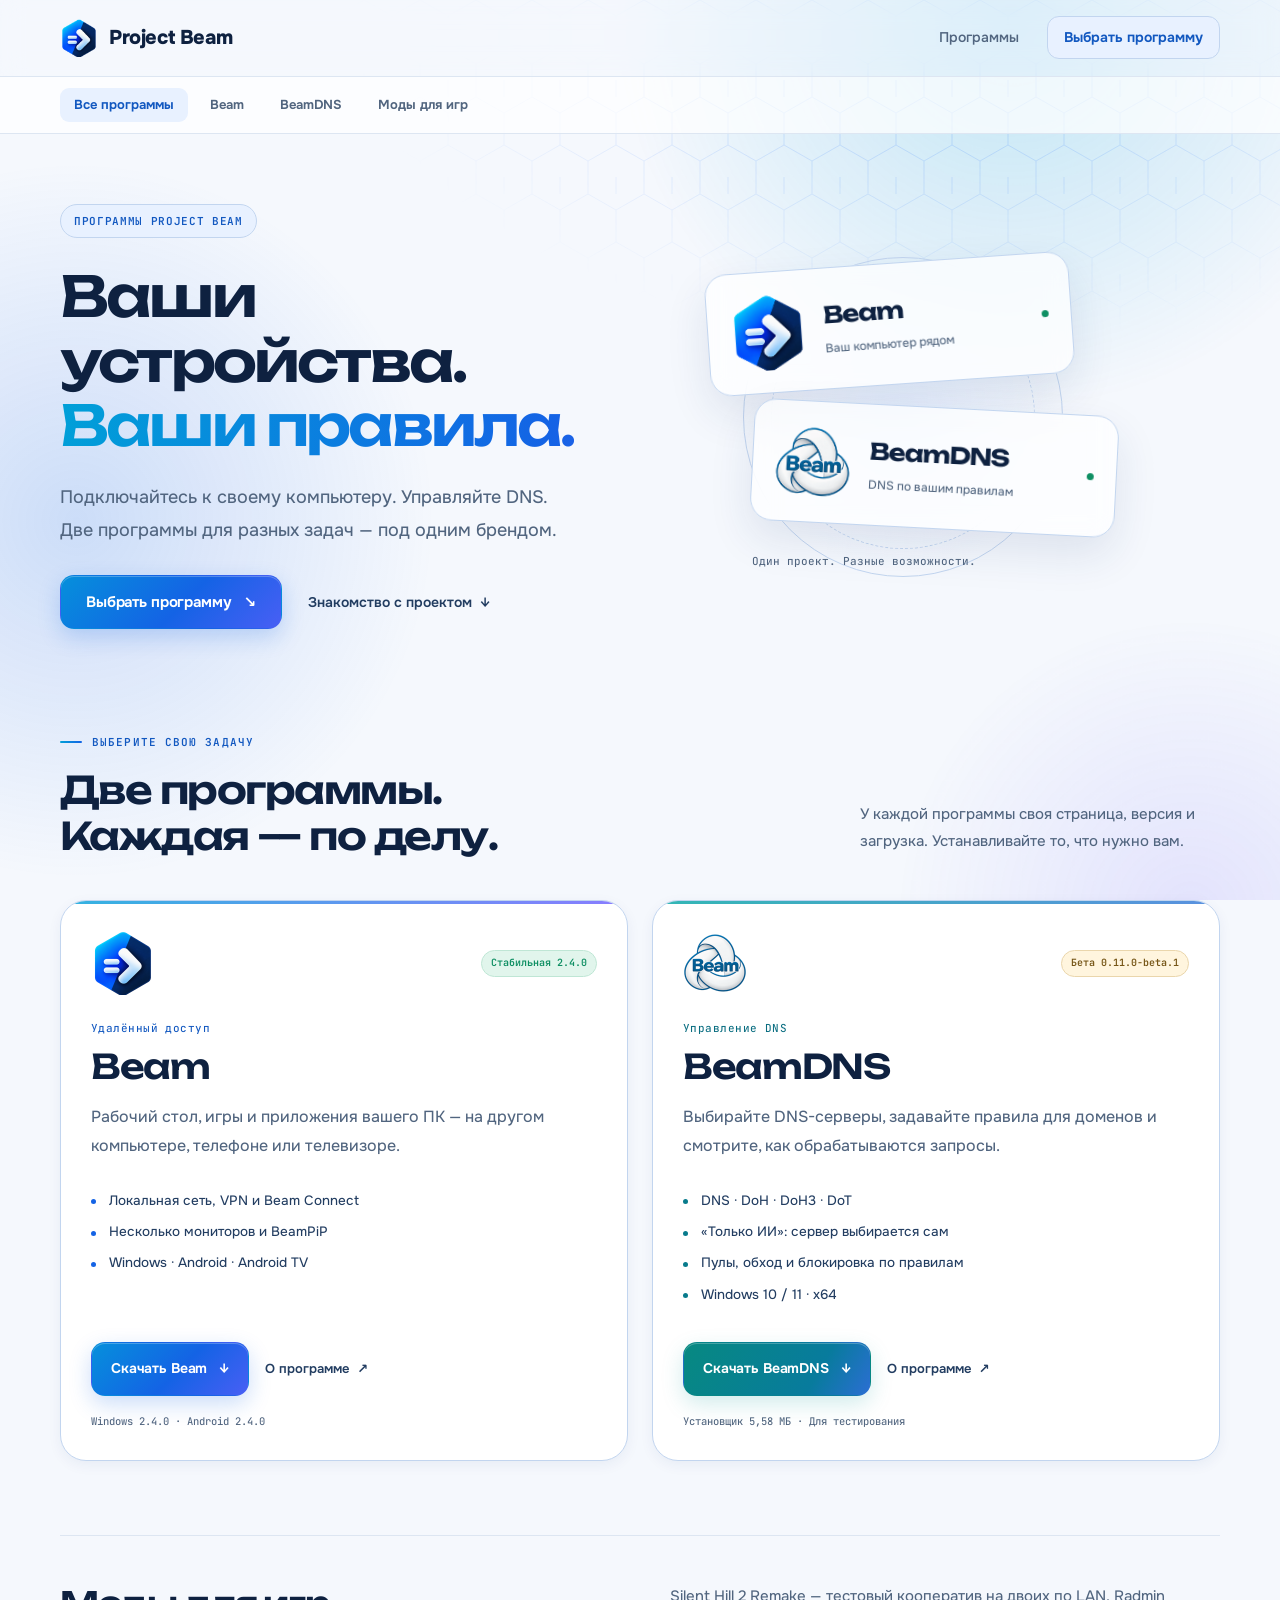
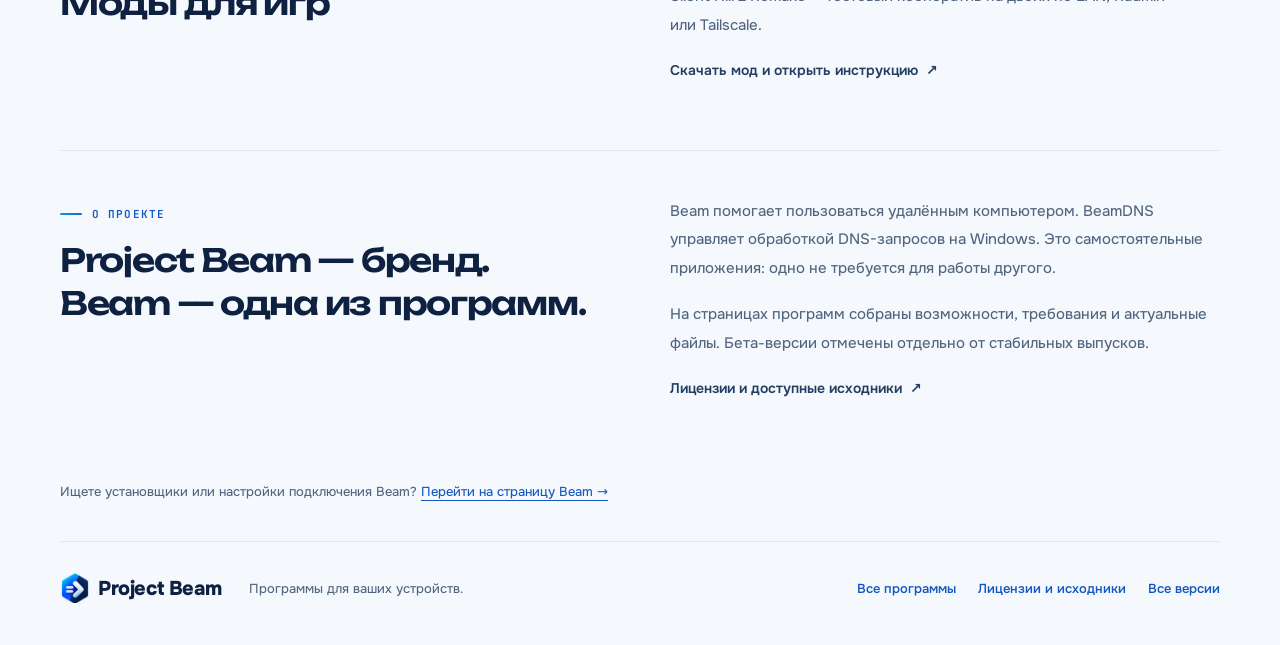
==== commit 02aeec36: "Add game mods section with Silent Hill 2 LAN release" ====
--- a/index.html
+++ b/index.html
@@ -3,10 +3,10 @@
 <meta name="color-scheme" content="light dark"><meta name="theme-color" content="#f5f8fd" media="(prefers-color-scheme:light)"><meta name="theme-color" content="#050a17" media="(prefers-color-scheme:dark)">
 <title>Project Beam — программы для ваших устройств</title><meta name="description" content="Beam для удалённого доступа и BeamDNS для управления DNS. Программы Project Beam, загрузки для Windows и Android.">
 <meta property="og:title" content="Project Beam — программы для ваших устройств"><meta property="og:description" content="Beam для удалённого доступа и BeamDNS для управления DNS. Программы Project Beam, загрузки для Windows и Android."><meta property="og:site_name" content="Project Beam"><meta property="og:type" content="website"><meta property="og:url" content="https://jughodorf.github.io/beam-site/">
-<link rel="icon" type="image/png" href="assets/beam.png"><link rel="stylesheet" href="assets/site.css?v=20261029-stable240"><link rel="stylesheet" href="assets/project.css?v=20261029-stable240"><script src="assets/site.js?v=20261029-stable240" defer></script>
+<link rel="icon" type="image/png" href="assets/beam.png"><link rel="stylesheet" href="assets/site.css?v=20261029-stable240"><link rel="stylesheet" href="assets/project.css?v=mods-010"><script src="assets/site.js?v=20261029-stable240" defer></script>
 </head><body class="project-home"><a class="skip-link" href="#main">Перейти к содержимому</a>
 <div class="aurora" aria-hidden="true"><i></i><i></i><i></i></div>
-<header class="header"><div class="container nav"><a class="brand" href="./" aria-label="Project Beam — главная"><img src="assets/beam.png" alt="" width="38" height="38"><span>Project Beam</span></a><nav aria-label="Навигация страницы"><a class="nav-secondary" href="./#products">Программы</a><a class="nav-download" href="#products">Выбрать программу</a></nav></div></header><div class="product-bar"><nav class="container product-nav" aria-label="Программы Project Beam"><a href="./#products" aria-current="page">Все программы</a><a href="beam.html">Beam</a><a href="beamdns.html">BeamDNS</a></nav></div>
+<header class="header"><div class="container nav"><a class="brand" href="./" aria-label="Project Beam — главная"><img src="assets/beam.png" alt="" width="38" height="38"><span>Project Beam</span></a><nav aria-label="Навигация страницы"><a class="nav-secondary" href="./#products">Программы</a><a class="nav-download" href="#products">Выбрать программу</a></nav></div></header><div class="product-bar"><nav class="container product-nav" aria-label="Разделы Project Beam"><a href="./#products" aria-current="page">Все программы</a><a href="beam.html">Beam</a><a href="beamdns.html">BeamDNS</a><a href="mods.html">Моды для игр</a></nav></div>
 <main id="main">
 <section class="container hub-hero">
  <div><span class="eyebrow">Программы Project Beam</span><h1>Ваши устройства.<br><span class="gradient-text">Ваши правила.</span></h1><p class="hub-lead">Подключайтесь к своему компьютеру. Управляйте DNS. Две программы для разных задач — под одним брендом.</p><div class="hero-actions"><a class="button primary" href="#products">Выбрать программу <span aria-hidden="true">↘</span></a><a class="text-link" href="#about">Знакомство с проектом <span aria-hidden="true">↓</span></a></div></div>
@@ -19,6 +19,10 @@
   <article class="product-card product-dns" id="beamdns"><div class="product-card-top"><img src="assets/beamdns/beamdns.png" width="64" height="64" alt=""><span class="release-badge beta">Бета 0.11.0-beta.1</span></div><span class="product-category">Управление DNS</span><h3>BeamDNS</h3><p>Выбирайте DNS-серверы, задавайте правила для доменов и смотрите, как обрабатываются запросы.</p><ul class="product-points"><li>DNS · DoH · DoH3 · DoT</li><li>«Только ИИ»: сервер выбирается сам</li><li>Пулы, обход и блокировка по правилам</li><li>Windows 10 / 11 · x64</li></ul><div class="product-actions"><a class="button primary dns-download" data-download="beamdns" href="https://github.com/JughoDorf/beam-site/releases/download/beamdns-v0.11.0-beta.1/BeamDNS-Setup-0.11.0-beta.1-win-x64.exe">Скачать BeamDNS <span aria-hidden="true">↓</span></a><a class="text-link" href="beamdns.html">О программе <span aria-hidden="true">↗</span></a></div><div class="product-version-note">Установщик 5,58 МБ · Для тестирования</div></article>
  </div>
 </section>
+<section class="container project-about" id="mods" aria-labelledby="mods-title">
+ <div><h2 id="mods-title">Моды для игр</h2></div>
+ <div><p>Silent Hill 2 Remake — тестовый кооператив на двоих по LAN, Radmin или Tailscale.</p><a class="text-link" href="mods.html">Скачать мод и открыть инструкцию <span aria-hidden="true">↗</span></a></div>
+</section>
 <section class="container project-about" id="about"><div><span class="section-kicker">О проекте</span><h2>Project Beam — бренд.<br>Beam — одна из программ.</h2></div><div><p>Beam помогает пользоваться удалённым компьютером. BeamDNS управляет обработкой DNS-запросов на Windows. Это самостоятельные приложения: одно не требуется для работы другого.</p><p>На страницах программ собраны возможности, требования и актуальные файлы. Бета-версии отмечены отдельно от стабильных выпусков.</p><a class="text-link" href="sources.html">Лицензии и доступные исходники <span aria-hidden="true">↗</span></a></div></section>
 <section class="container project-compat" aria-label="Прежние ссылки Beam"><span id="beam-installer"></span><span id="easytier"></span><span id="downloads"></span><span id="client-update"></span><span id="easytier-setup"></span><span id="separate-installers"></span><span id="setup"></span><span id="features"></span><span id="faq"></span><p>Ищете установщики или настройки подключения Beam? <a href="beam.html#beam-installer">Перейти на страницу Beam →</a></p></section>
 </main><footer class="container footer"><a class="brand" href="./"><img src="assets/beam.png" alt="" width="30" height="30"><span>Project Beam</span></a><span class="footer-description">Программы для ваших устройств.</span><div class="footer-links"><a href="./#products">Все программы</a><a href="sources.html">Лицензии и исходники</a><a href="https://github.com/JughoDorf/beam-site/releases">Все версии</a></div></footer><script src="assets/products.js?v=20261029-stable240" defer></script></body></html>
--- a/assets/project.css
+++ b/assets/project.css
@@ -1,7 +1,7 @@
 @charset "UTF-8";
 /* The shared brand navigation and two independent products. */
 .product-bar{border-block:1px solid var(--line);background:var(--glass)}
-.product-nav{display:flex;align-items:center;gap:8px;min-height:56px;padding-block:8px;font-size:13px;font-weight:650}
+.product-nav{display:flex;flex-wrap:wrap;align-items:center;gap:8px;min-height:56px;padding-block:8px;font-size:13px;font-weight:650}
 .product-nav a{padding:6px 14px;border-radius:9px;color:var(--muted);transition:color .2s,background .2s}
 .product-nav a:hover{color:var(--text);background:var(--surface-2)}
 .product-nav a[aria-current="page"]{color:var(--accent-ink);background:var(--accent-soft)}
@@ -42,6 +42,10 @@
 .project-about p{color:var(--muted);font-size:15px;margin:0 0 18px;line-height:1.9}
 .project-compat{font-size:13px;color:var(--muted);padding-bottom:26px}.project-compat a{color:var(--accent-ink);text-decoration:underline;text-underline-offset:4px}
 .project-home .footer,.dns-page .footer{border-top:1px solid var(--line);padding-top:30px}
+.mods-release{padding:clamp(20px,4vw,30px);border:1px solid var(--line-strong);border-radius:24px;background:var(--surface);box-shadow:var(--shadow-sm)}
+.mods-release h2{margin:16px 0 12px}
+.mods-checksums{margin-top:20px;padding-top:16px;border-top:1px solid var(--line)}
+.mods-checksums summary{cursor:pointer;color:var(--accent-ink);font-weight:650}
 
 /* BeamDNS: related to Beam, with its own calm teal accent. */
 .dns-page,.product-dns{--accent:#087b8c;--accent-2:#00a5a2;--accent-3:#3175d8;--accent-ink:#096d80;--accent-soft:#e8f7f7;--glow:rgba(0,150,150,.18);--spot:rgba(0,150,150,.08)}
